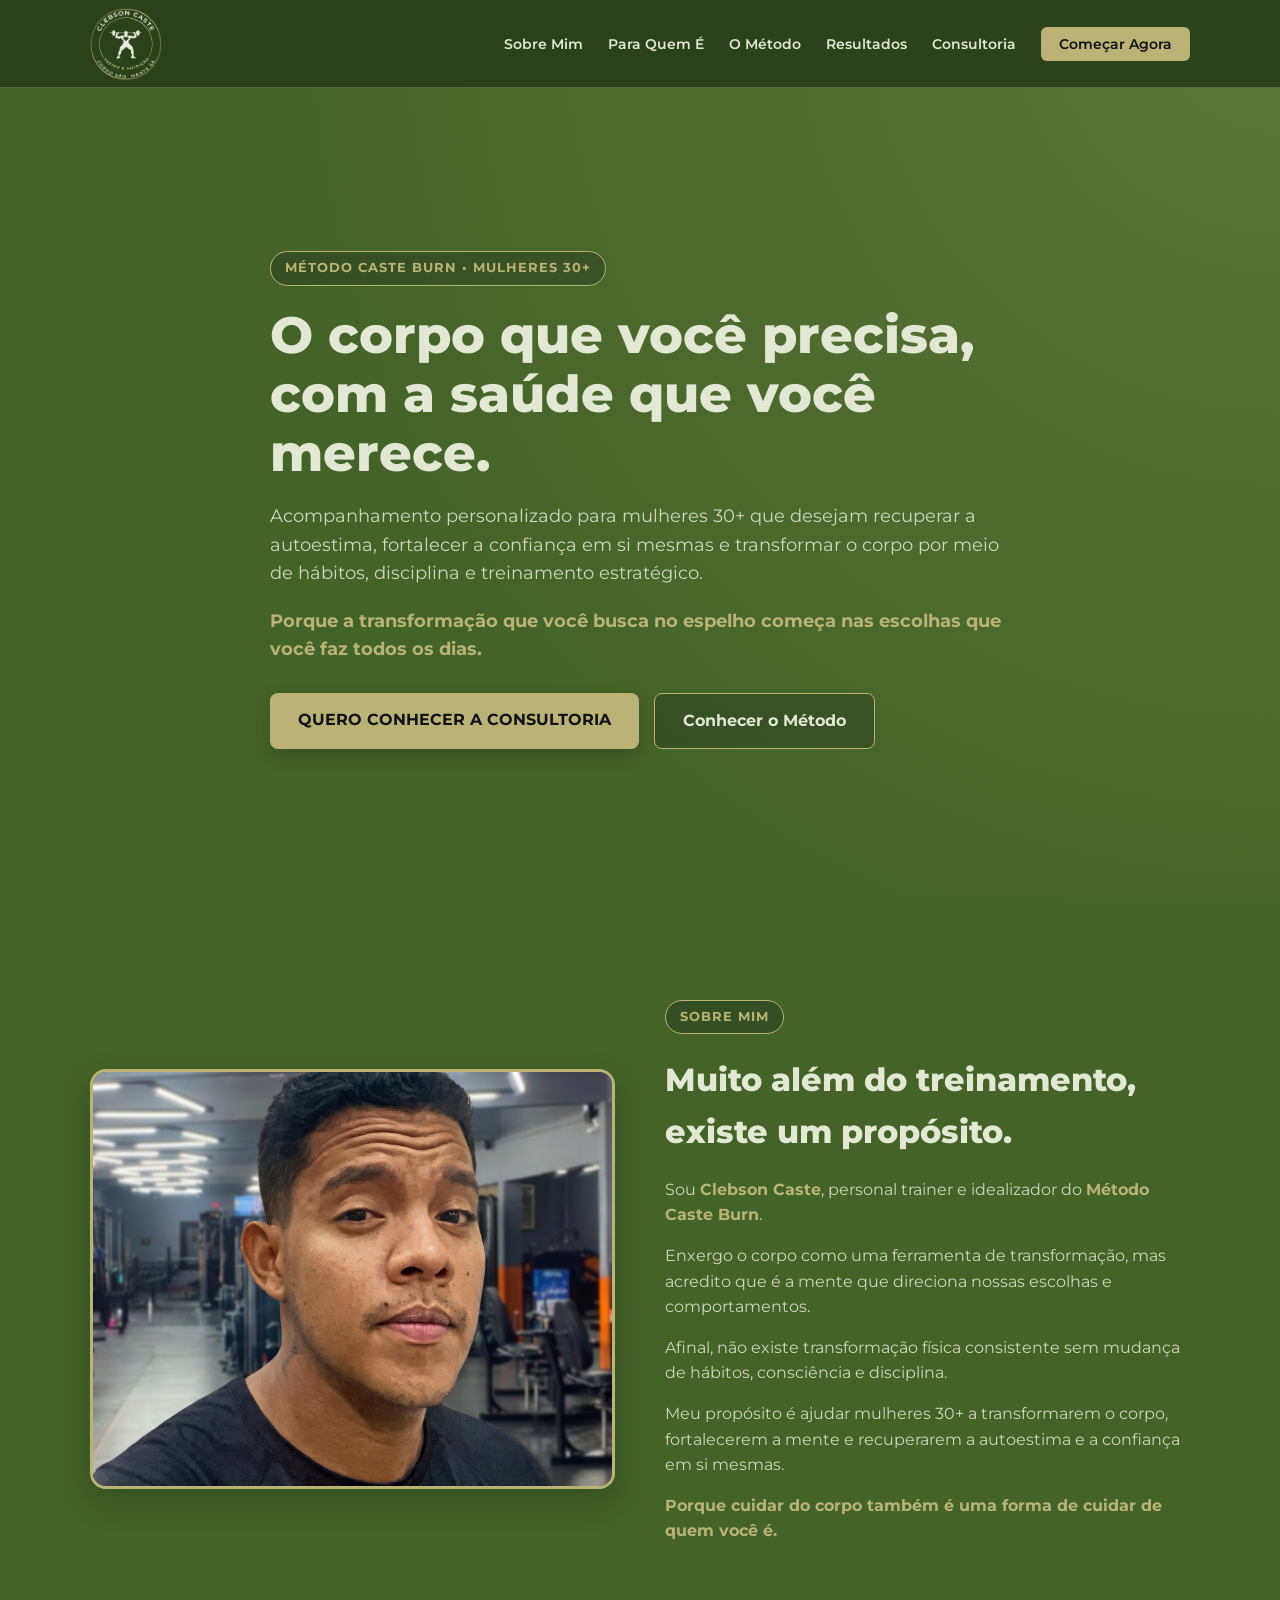
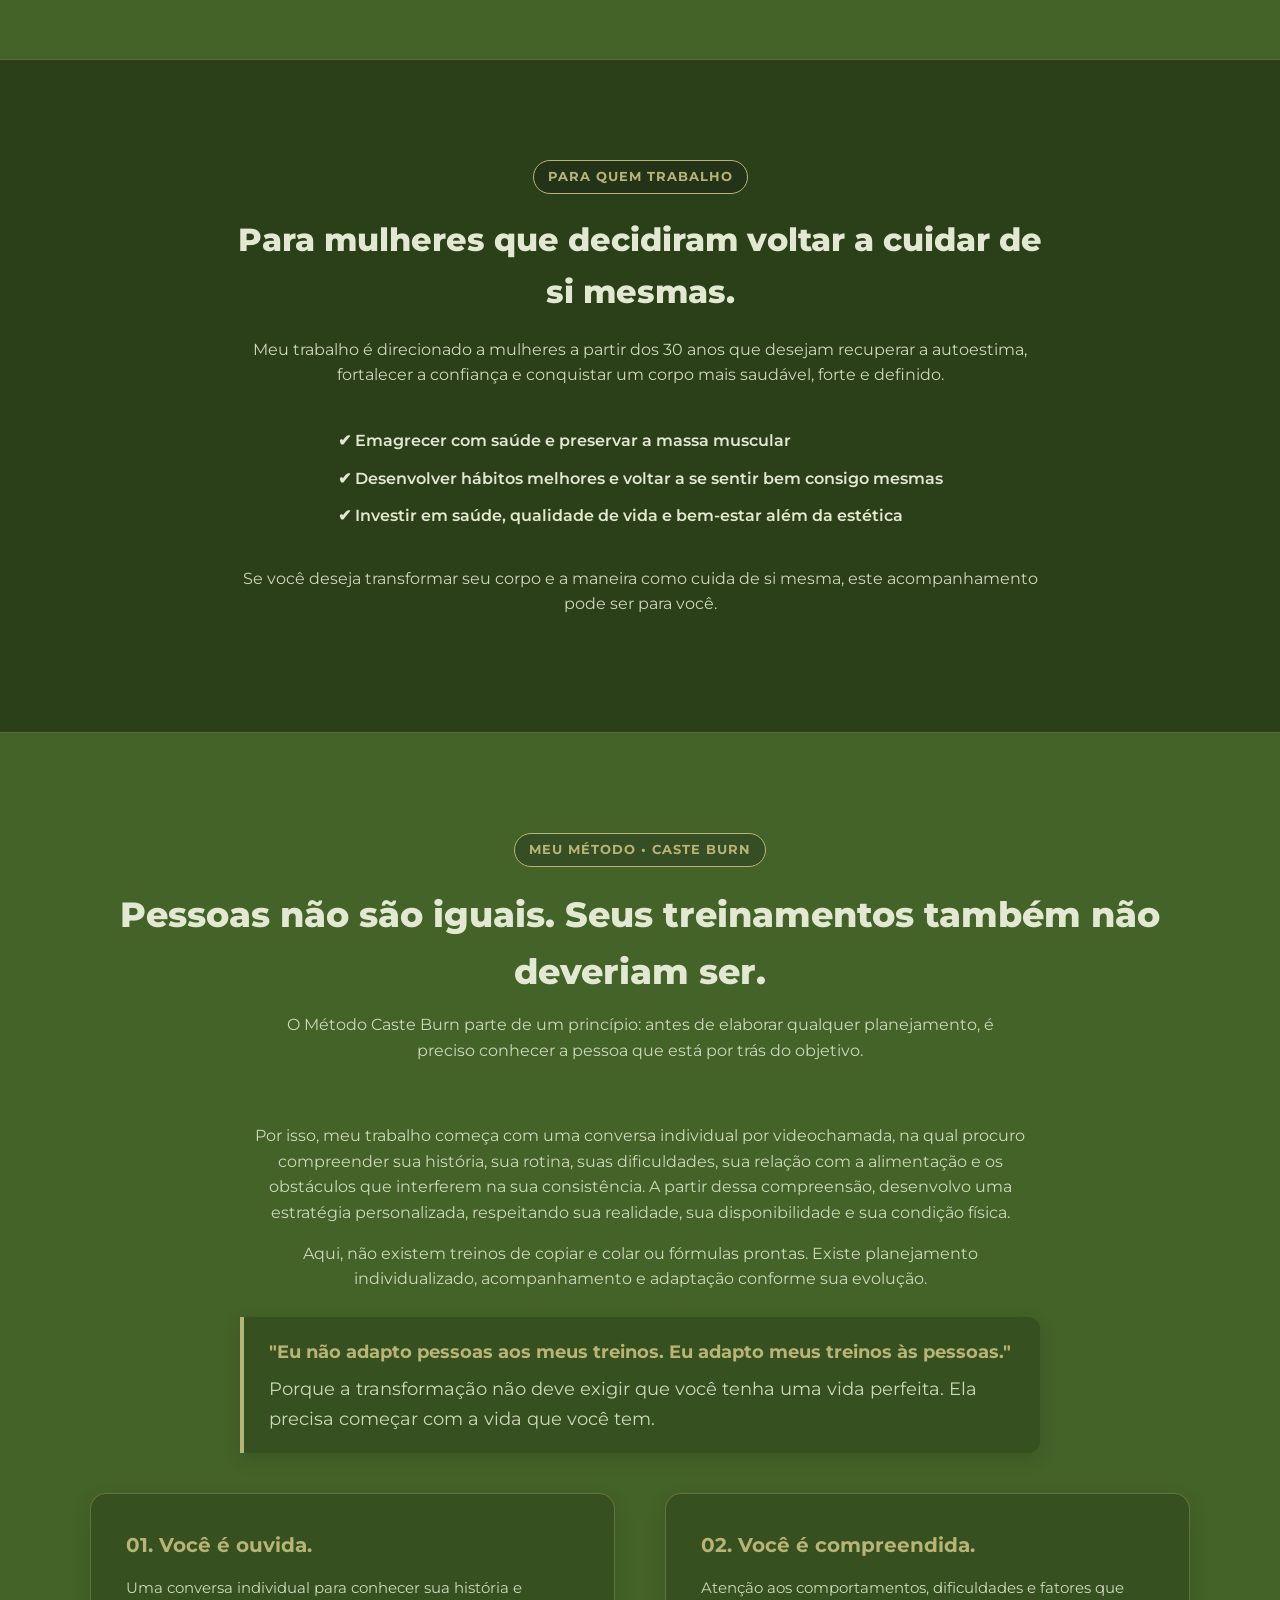
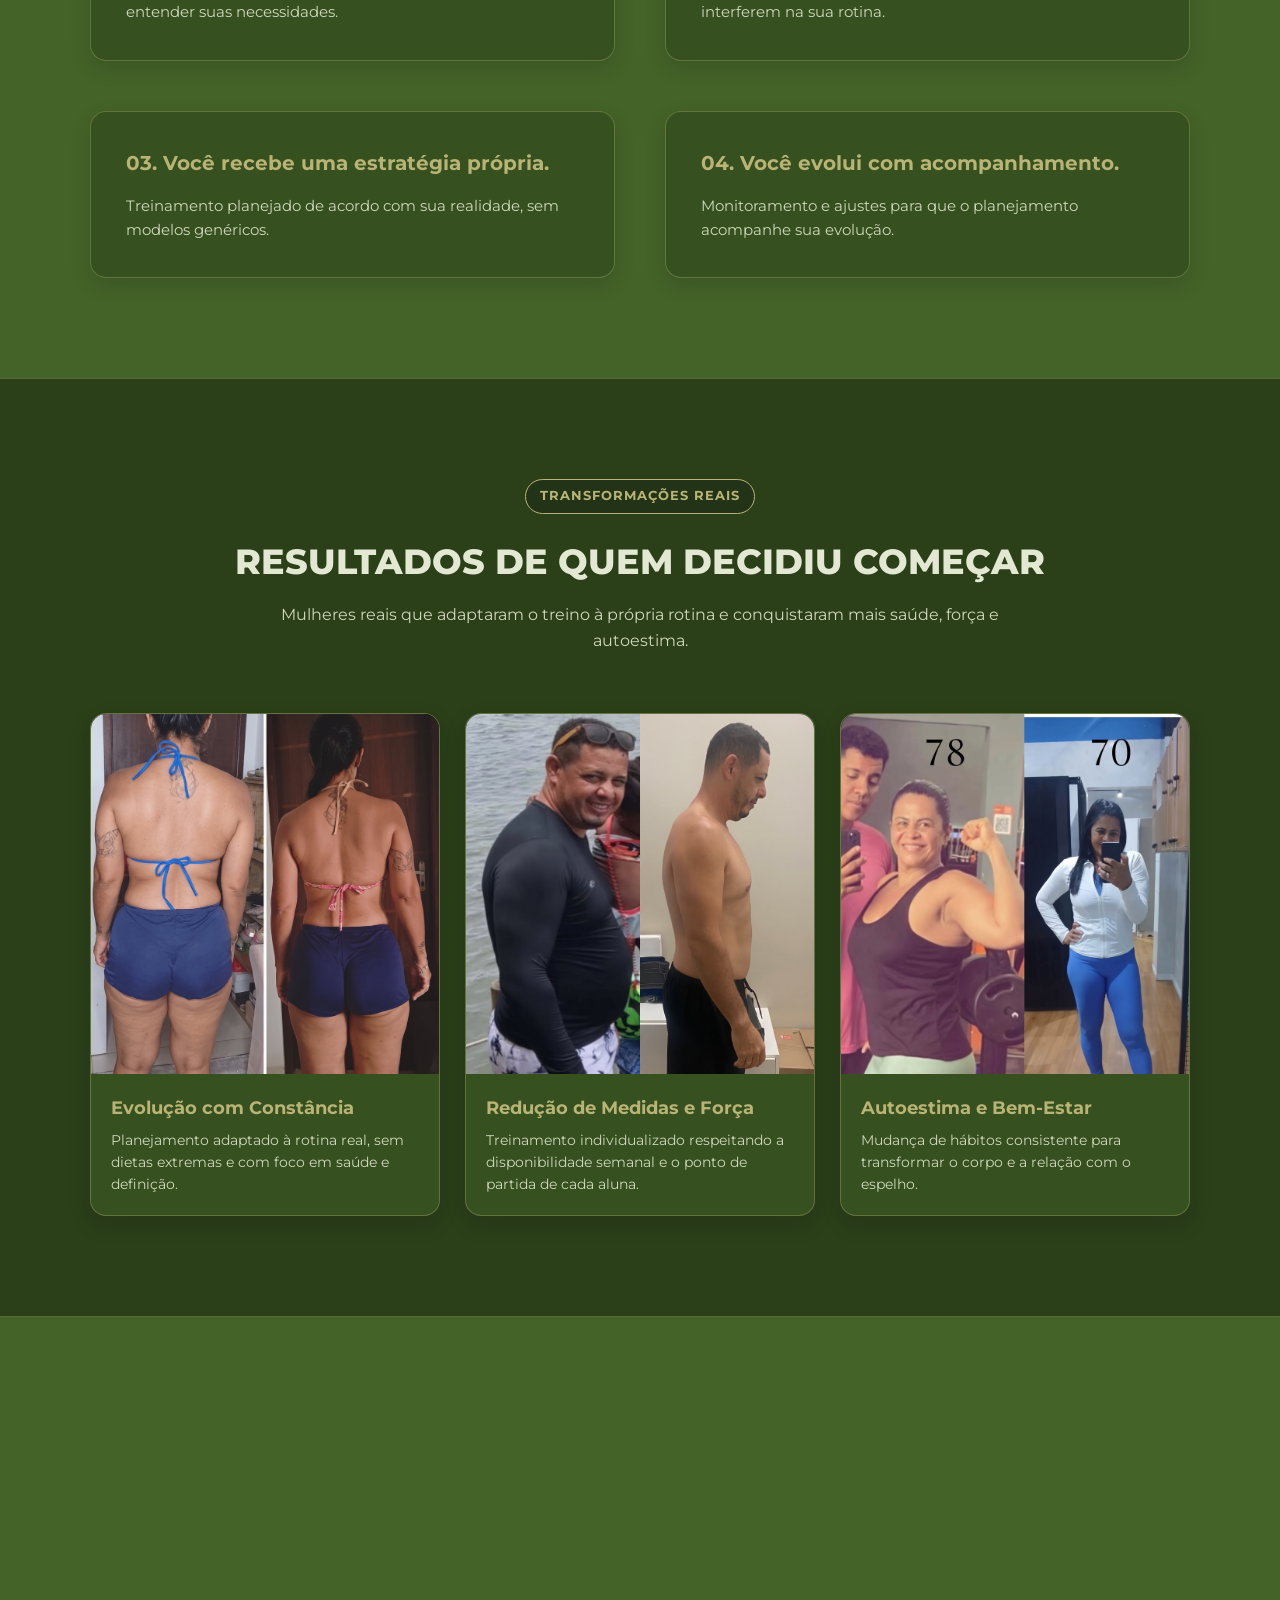
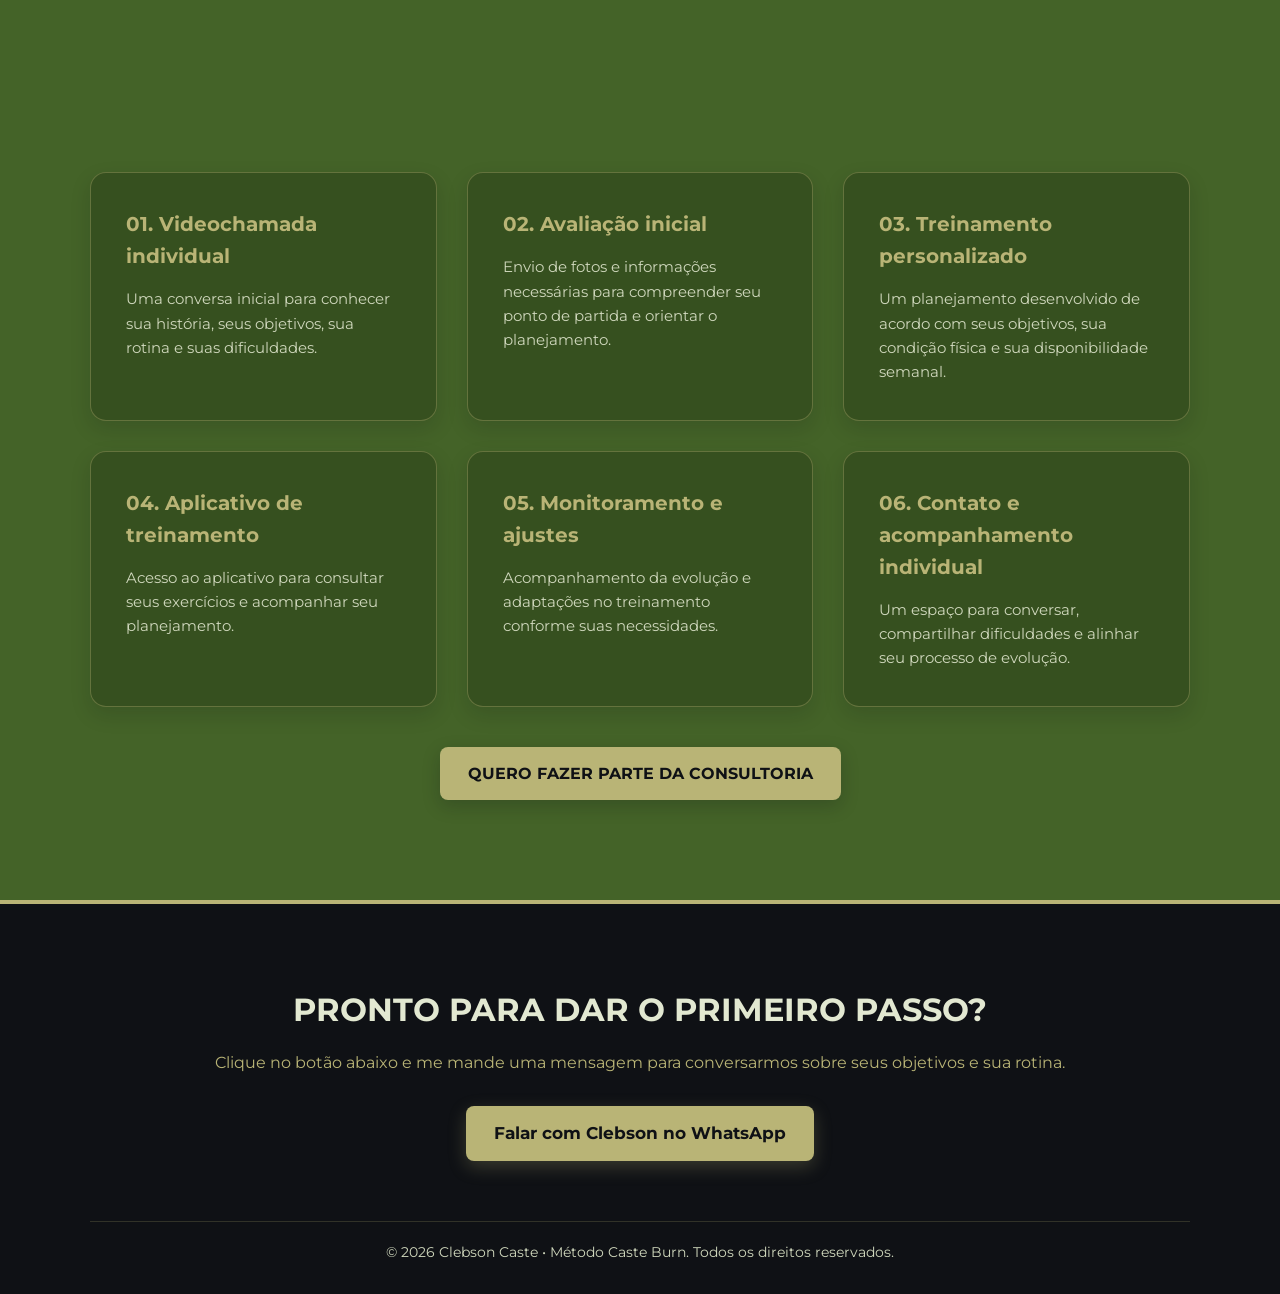
==== index.html @ a623d0c5 "Add files via upload" ====
<!DOCTYPE html>
<html lang="pt-BR">
<head>
    <meta charset="UTF-8">
    <meta name="viewport" content="width=device-width, initial-scale=1.0">
    <title>Clebson Caste | Método Caste Burn</title>
    <link rel="stylesheet" href="style.css">
    <!-- Fonte moderna do Google Fonts -->
    <link href="https://fonts.googleapis.com/css2?family=Montserrat:wght@400;600;800&display=swap" rel="stylesheet">
</head>
<body>

    <!-- Navegação -->
    <header class="navbar">
        <div class="container nav-content">
            <a href="#" class="logo">
                <img src="logo.png" alt="Logo Clebson Caste - Método Caste Burn">
            </a>
            <nav>
                <ul class="nav-links">
                    <li><a href="#sobre">Sobre Mim</a></li>
                    <li><a href="#publico">Para Quem É</a></li>
                    <li><a href="#metodo">O Método</a></li>
                    <li><a href="#resultados">Resultados</a></li>
                    <li><a href="#servicos">Consultoria</a></li>
                    <li><a href="#contato" class="btn-nav">Começar Agora</a></li>
                </ul>
            </nav>
        </div>
    </header>

    <!-- Seção Principal (Capa / Hero) -->
    <section class="hero">
        <div class="container hero-content">
            <span class="badge">MÉTODO CASTE BURN • MULHERES 30+</span>
            <h1>O corpo que você precisa, com a saúde que você merece.</h1>
            <p>Acompanhamento personalizado para mulheres 30+ que desejam recuperar a autoestima, fortalecer a confiança em si mesmas e transformar o corpo por meio de hábitos, disciplina e treinamento estratégico.</p>
            <p><strong>Porque a transformação que você busca no espelho começa nas escolhas que você faz todos os dias.</strong></p>
            <div class="hero-buttons">
                <a href="#servicos" class="btn-primary">QUERO CONHECER A CONSULTORIA</a>
                <a href="#metodo" class="btn-secondary">Conhecer o Método</a>
            </div>
        </div>
    </section>

    <!-- Seção Sobre Mim -->
    <section id="sobre" class="section sobre">
        <div class="container grid-2">
            <div class="sobre-img reveal">
                <img src="personal1.jpg" alt="Personal Trainer Clebson Caste">
            </div>
            <div class="sobre-text reveal">
                <span class="badge">SOBRE MIM</span>
                <h2>Muito além do treinamento, existe um propósito.</h2>
                <p>Sou <strong>Clebson Caste</strong>, personal trainer e idealizador do <strong>Método Caste Burn</strong>.</p>
                <p>Enxergo o corpo como uma ferramenta de transformação, mas acredito que é a mente que direciona nossas escolhas e comportamentos.</p>
                <p>Afinal, não existe transformação física consistente sem mudança de hábitos, consciência e disciplina.</p>
                <p>Meu propósito é ajudar mulheres 30+ a transformarem o corpo, fortalecerem a mente e recuperarem a autoestima e a confiança em si mesmas.</p>
                <p><strong>Porque cuidar do corpo também é uma forma de cuidar de quem você é.</strong></p>
            </div>
        </div>
    </section>

    <!-- Seção Pra Quem Trabalho -->
    <section id="publico" class="section bg-dark">
        <div class="container">
            <div class="sobre-text reveal" style="max-width: 820px; margin: 0 auto; text-align: center;">
                <span class="badge">PARA QUEM TRABALHO</span>
                <h2>Para mulheres que decidiram voltar a cuidar de si mesmas.</h2>
                <p>Meu trabalho é direcionado a mulheres a partir dos 30 anos que desejam recuperar a autoestima, fortalecer a confiança e conquistar um corpo mais saudável, forte e definido.</p>
                <ul class="diferenciais" style="display: inline-block; text-align: left;">
                    <li>✔ Emagrecer com saúde e preservar a massa muscular</li>
                    <li>✔ Desenvolver hábitos melhores e voltar a se sentir bem consigo mesmas</li>
                    <li>✔ Investir em saúde, qualidade de vida e bem-estar além da estética</li>
                </ul>
                <p>Se você deseja transformar seu corpo e a maneira como cuida de si mesma, este acompanhamento pode ser para você.</p>
            </div>
        </div>
    </section>

    <!-- Seção Meu Método (Caste Burn) -->
    <section id="metodo" class="section">
        <div class="container">
            <div class="section-header reveal">
                <span class="badge">MEU MÉTODO • CASTE BURN</span>
                <h2>Pessoas não são iguais. Seus treinamentos também não deveriam ser.</h2>
                <p>O Método Caste Burn parte de um princípio: antes de elaborar qualquer planejamento, é preciso conhecer a pessoa que está por trás do objetivo.</p>
            </div>

            <div class="sobre-text reveal" style="max-width: 800px; margin: 0 auto 40px auto; text-align: center;">
                <p>Por isso, meu trabalho começa com uma conversa individual por videochamada, na qual procuro compreender sua história, sua rotina, suas dificuldades, sua relação com a alimentação e os obstáculos que interferem na sua consistência. A partir dessa compreensão, desenvolvo uma estratégia personalizada, respeitando sua realidade, sua disponibilidade e sua condição física.</p>
                <p>Aqui, não existem treinos de copiar e colar ou fórmulas prontas. Existe planejamento individualizado, acompanhamento e adaptação conforme sua evolução.</p>
                <blockquote style="margin: 25px 0; font-size: 1.15rem; text-align: left;">
                    <strong>"Eu não adapto pessoas aos meus treinos. Eu adapto meus treinos às pessoas."</strong>
                    <span>Porque a transformação não deve exigir que você tenha uma vida perfeita. Ela precisa começar com a vida que você tem.</span>
                </blockquote>
            </div>

            <!-- 4 Pilares do Método -->
            <div class="grid-2">
                <div class="card reveal">
                    <h3>01. Você é ouvida.</h3>
                    <p>Uma conversa individual para conhecer sua história e entender suas necessidades.</p>
                </div>
                <div class="card reveal">
                    <h3>02. Você é compreendida.</h3>
                    <p>Atenção aos comportamentos, dificuldades e fatores que interferem na sua rotina.</p>
                </div>
                <div class="card reveal">
                    <h3>03. Você recebe uma estratégia própria.</h3>
                    <p>Treinamento planejado de acordo com sua realidade, sem modelos genéricos.</p>
                </div>
                <div class="card reveal">
                    <h3>04. Você evolui com acompanhamento.</h3>
                    <p>Monitoramento e ajustes para que o planejamento acompanhe sua evolução.</p>
                </div>
            </div>
        </div>
    </section>

    <!-- Seção Resultados (Antes e Depois) -->
    <section id="resultados" class="section bg-dark">
        <div class="container">
            <div class="section-header reveal">
                <span class="badge">TRANSFORMAÇÕES REAIS</span>
                <h2>RESULTADOS DE QUEM DECIDIU COMEÇAR</h2>
                <p>Mulheres reais que adaptaram o treino à própria rotina e conquistaram mais saúde, força e autoestima.</p>
            </div>

            <div class="grid-3">
                <!-- Resultado 1 -->
                <div class="result-card reveal">
                    <div class="before-after-single">
                        <img src="body1.jfif" alt="Resultado Antes e Depois 1 - Método Caste Burn">
                    </div>
                    <div class="result-info">
                        <h3>Evolução com Constância</h3>
                        <p>Planejamento adaptado à rotina real, sem dietas extremas e com foco em saúde e definição.</p>
                    </div>
                </div>

                <!-- Resultado 2 -->
                <div class="result-card reveal">
                    <div class="before-after-single">
                        <img src="body2.jfif" alt="Resultado Antes e Depois 2 - Método Caste Burn">
                    </div>
                    <div class="result-info">
                        <h3>Redução de Medidas e Força</h3>
                        <p>Treinamento individualizado respeitando a disponibilidade semanal e o ponto de partida de cada aluna.</p>
                    </div>
                </div>

                <!-- Resultado 3 -->
                <div class="result-card reveal">
                    <div class="before-after-single">
                        <img src="body3.jfif" alt="Resultado Antes e Depois 3 - Método Caste Burn">
                    </div>
                    <div class="result-info">
                        <h3>Autoestima e Bem-Estar</h3>
                        <p>Mudança de hábitos consistente para transformar o corpo e a relação com o espelho.</p>
                    </div>
                </div>
            </div>
        </div>
    </section>

    <!-- Seção Meus Serviços (Consultoria Online) -->
    <section id="servicos" class="section">
        <div class="container">
            <div class="section-header reveal">
                <span class="badge">MEUS SERVIÇOS</span>
                <h2>CONSULTORIA ONLINE CASTE BURN</h2>
                <p><strong>Um acompanhamento que começa conhecendo você.</strong></p>
                <p>A consultoria online é um acompanhamento individualizado para mulheres que desejam transformar o corpo com planejamento, estratégia e orientação profissional, respeitando sua realidade e seus objetivos.</p>
            </div>

            <h3 style="text-align: center; margin-bottom: 30px;" class="reveal">O que você recebe:</h3>

            <div class="grid-3">
                <div class="card reveal">
                    <h3>01. Videochamada individual</h3>
                    <p>Uma conversa inicial para conhecer sua história, seus objetivos, sua rotina e suas dificuldades.</p>
                </div>
                <div class="card reveal">
                    <h3>02. Avaliação inicial</h3>
                    <p>Envio de fotos e informações necessárias para compreender seu ponto de partida e orientar o planejamento.</p>
                </div>
                <div class="card reveal">
                    <h3>03. Treinamento personalizado</h3>
                    <p>Um planejamento desenvolvido de acordo com seus objetivos, sua condição física e sua disponibilidade semanal.</p>
                </div>
                <div class="card reveal">
                    <h3>04. Aplicativo de treinamento</h3>
                    <p>Acesso ao aplicativo para consultar seus exercícios e acompanhar seu planejamento.</p>
                </div>
                <div class="card reveal">
                    <h3>05. Monitoramento e ajustes</h3>
                    <p>Acompanhamento da evolução e adaptações no treinamento conforme suas necessidades.</p>
                </div>
                <div class="card reveal">
                    <h3>06. Contato e acompanhamento individual</h3>
                    <p>Um espaço para conversar, compartilhar dificuldades e alinhar seu processo de evolução.</p>
                </div>
            </div>

            <div style="text-align: center; margin-top: 40px;" class="reveal">
                <a href="https://wa.me/5500000000000?text=Ol%C3%A1%20Clebson!%20Quero%20fazer%20parte%20da%20Consultoria%20Online%20Caste%20Burn." target="_blank" class="btn-primary">QUERO FAZER PARTE DA CONSULTORIA</a>
            </div>
        </div>
    </section>

    <!-- Chamada Final / Rodapé -->
    <footer id="contato" class="footer">
        <div class="container footer-content reveal">
            <h2>PRONTO PARA DAR O PRIMEIRO PASSO?</h2>
            <p>Clique no botão abaixo e me mande uma mensagem para conversarmos sobre seus objetivos e sua rotina.</p>
            <a href="https://wa.me/5500000000000?text=Ol%C3%A1%20Clebson!%20Vim%20pelo%20site%20e%20quero%20conhecer%20o%20M%C3%A9todo%20Caste%20Burn." target="_blank" class="btn-whatsapp">Falar com Clebson no WhatsApp</a>
            <div class="footer-bottom">
                <p>&copy; 2026 Clebson Caste • Método Caste Burn. Todos os direitos reservados.</p>
            </div>
        </div>
    </footer>

    <script src="script.js"></script>
</body>
</html>
---- style.css ----
/* Variáveis de Cores - Versão Fundo Verde (Método Caste Burn) */
:root {
    --bg-main: #446328;        /* Fundo Principal: Verde Oliva */
    --bg-card: #36501f;        /* Fundo dos Cards: Verde ligeiramente mais fechado para profundidade */
    --bg-alt: #2b3f19;         /* Fundo Alternado (substitui o bg-dark): Verde Floresta Profundo */
    --primary: #b9b476;        /* Destaque Principal (Botões e Títulos): Dourado Oliva Suave */
    --primary-hover: #cbc688;  /* Dourado mais claro no hover */
    --secondary: #e2e8d1;      /* Branco Off-White para textos e detalhes */
    --text-main: #e2e8d1;      /* Branco Off-White para títulos e textos principais */
    --text-muted: #cfd7bc;     /* Off-white suavizado para parágrafos */
    --dark-accent: #0f1115;    /* Preto para texto dentro de botões dourados e contraste no rodapé */
    --border-color: rgba(185, 180, 118, 0.35); /* Bordas douradas translúcidas */
}

* {
    margin: 0;
    padding: 0;
    box-sizing: border-box;
    font-family: 'Montserrat', sans-serif;
}

html {
    scroll-behavior: smooth;
}

body {
    background-color: var(--bg-main);
    color: var(--text-main);
    line-height: 1.6;
    overflow-x: hidden;
}

.container {
    max-width: 1140px;
    margin: 0 auto;
    padding: 0 20px;
}

/* Navbar e Logo (Sem bordas excessivas) */
.navbar {
    position: fixed;
    top: 0;
    width: 100%;
    height: 88px;
    display: flex;
    align-items: center;
    background: rgba(43, 63, 25, 0.94);
    backdrop-filter: blur(10px);
    border-bottom: 1px solid var(--border-color);
    z-index: 1000;
}

.navbar .container {
    width: 100%;
}

.nav-content {
    display: flex;
    justify-content: space-between;
    align-items: center;
}

.logo {
    display: flex;
    align-items: center;
    text-decoration: none;
}

.logo img {
    height: 72px;
    width: auto;
    object-fit: contain;
    display: block;
}

.nav-links {
    list-style: none;
    display: flex;
    align-items: center;
    gap: 25px;
}

.nav-links a {
    color: var(--text-main);
    text-decoration: none;
    font-size: 0.9rem;
    font-weight: 600;
    transition: color 0.3s;
}

.nav-links a:hover {
    color: var(--primary);
}

.btn-nav {
    background: var(--primary);
    color: var(--dark-accent) !important;
    padding: 8px 18px;
    border-radius: 6px;
    font-weight: 700;
}

.btn-nav:hover {
    background: var(--primary-hover);
}

/* Hero Section */
.hero {
    min-height: 100vh;
    display: flex;
    align-items: center;
    padding-top: 100px;
    background: radial-gradient(circle at top right, rgba(185, 180, 118, 0.22) 0%, var(--bg-main) 65%);
}

.hero-content {
    max-width: 780px;
}

.badge {
    display: inline-block;
    background: rgba(15, 17, 21, 0.25);
    border: 1px solid var(--primary);
    color: var(--primary);
    padding: 6px 14px;
    border-radius: 20px;
    font-size: 0.8rem;
    font-weight: 700;
    margin-bottom: 20px;
    letter-spacing: 1px;
}

.hero h1 {
    font-size: 3.2rem;
    font-weight: 800;
    line-height: 1.15;
    margin-bottom: 20px;
    color: var(--text-main);
}

.hero p {
    font-size: 1.1rem;
    color: var(--text-muted);
    margin-bottom: 20px;
}

.hero p strong {
    color: var(--primary);
}

.hero-buttons {
    display: flex;
    gap: 15px;
    flex-wrap: wrap;
    margin-top: 30px;
}

/* Botões Gerais */
.btn-primary, .btn-secondary, .btn-outline, .btn-whatsapp {
    display: inline-block;
    padding: 14px 28px;
    border-radius: 8px;
    font-weight: 700;
    text-decoration: none;
    transition: all 0.3s ease;
    text-align: center;
}

.btn-primary {
    background: var(--primary);
    color: var(--dark-accent);
    box-shadow: 0 6px 18px rgba(15, 17, 21, 0.22);
}

.btn-primary:hover {
    background: var(--primary-hover);
    transform: translateY(-2px);
}

.btn-secondary {
    background: rgba(15, 17, 21, 0.25);
    color: var(--text-main);
    border: 1px solid var(--primary);
}

.btn-secondary:hover {
    background: var(--bg-alt);
    color: var(--primary);
}

.btn-outline {
    border: 2px solid var(--primary);
    color: var(--primary);
    width: 100%;
}

.btn-outline:hover {
    background: var(--primary);
    color: var(--dark-accent);
}

/* Seções e Grids */
.section {
    padding: 100px 0;
}

.bg-dark {
    background-color: var(--bg-alt);
    border-top: 1px solid var(--border-color);
    border-bottom: 1px solid var(--border-color);
}

.section-header {
    text-align: center;
    margin-bottom: 60px;
}

.section-header h2 {
    font-size: 2.2rem;
    font-weight: 800;
    margin-bottom: 12px;
    color: var(--text-main);
}

.section-header p {
    color: var(--text-muted);
    max-width: 720px;
    margin: 0 auto 10px auto;
}

.section-header p strong {
    color: var(--primary);
}

.grid-2 {
    display: grid;
    grid-template-columns: 1fr 1fr;
    gap: 50px;
    align-items: center;
}

.grid-3 {
    display: grid;
    grid-template-columns: repeat(3, 1fr);
    gap: 30px;
}

/* Sobre e Foto do Personal */
.img-box {
    width: 100%;
    height: 420px;
    background: var(--bg-card);
    border: 2px dashed var(--primary);
    border-radius: 16px;
    display: flex;
    align-items: center;
    justify-content: center;
    color: var(--primary);
    font-weight: 600;
}

.sobre-img img {
    width: 100%;
    height: 420px;
    object-fit: cover;
    border-radius: 16px;
    border: 3px solid var(--primary);
    box-shadow: 0 12px 30px rgba(15, 17, 21, 0.25);
    display: block;
}

.sobre-text h2 {
    font-size: 2rem;
    font-weight: 800;
    margin-bottom: 20px;
    color: var(--text-main);
}

.sobre-text p {
    color: var(--text-muted);
    margin-bottom: 15px;
}

.sobre-text p strong {
    color: var(--primary);
}

.sobre-text blockquote {
    background: var(--bg-card);
    border-left: 4px solid var(--primary);
    padding: 20px 25px;
    border-radius: 0 12px 12px 0;
    color: var(--text-muted);
    box-shadow: 0 6px 18px rgba(15, 17, 21, 0.15);
}

.sobre-text blockquote strong {
    color: var(--primary);
    display: block;
    margin-bottom: 8px;
}

.diferenciais {
    list-style: none;
    margin: 25px 0;
}

.diferenciais li {
    margin-bottom: 12px;
    font-weight: 600;
    color: var(--text-main);
}

/* Cards de Serviços e Pilares */
.card {
    background: var(--bg-card);
    padding: 35px;
    border-radius: 16px;
    border: 1px solid var(--border-color);
    box-shadow: 0 8px 20px rgba(15, 17, 21, 0.15);
    transition: transform 0.3s ease, border-color 0.3s ease;
    height: 100%;
}

.card:hover {
    transform: translateY(-5px);
    border-color: var(--primary);
}

.card h3 {
    font-size: 1.25rem;
    margin-bottom: 15px;
    color: var(--primary);
}

.card p {
    color: var(--text-muted);
    font-size: 0.95rem;
}

/* Seção de Resultados (Antes e Depois) */
#resultados .grid-3 {
    display: grid;
    grid-template-columns: repeat(3, 1fr);
    gap: 25px;
    align-items: stretch;
}

.result-card {
    background: var(--bg-card);
    border-radius: 16px;
    border: 1px solid var(--border-color);
    overflow: hidden;
    display: flex;
    flex-direction: column;
    box-shadow: 0 8px 20px rgba(15, 17, 21, 0.18);
    transition: transform 0.3s ease, border-color 0.3s ease;
}

.result-card:hover {
    transform: translateY(-5px);
    border-color: var(--primary);
}

.before-after-single {
    width: 100%;
    aspect-ratio: 3 / 4;
    max-height: 360px;
    overflow: hidden;
    background: var(--dark-accent);
}

.before-after-single img {
    width: 100%;
    height: 100%;
    object-fit: cover;
    object-position: center top;
    display: block;
}

.result-info {
    padding: 20px;
    flex-grow: 1;
}

.result-info h3 {
    font-size: 1.1rem;
    color: var(--primary);
    margin-bottom: 8px;
}

.result-info p {
    font-size: 0.9rem;
    color: var(--text-muted);
    line-height: 1.5;
}

/* Cards de Planos (caso use no futuro) */
.price-card {
    background: var(--bg-card);
    padding: 40px 30px;
    border-radius: 16px;
    border: 1px solid var(--border-color);
    display: flex;
    flex-direction: column;
    position: relative;
}

.price-card.featured {
    border: 2px solid var(--primary);
    transform: scale(1.03);
}

.tag-popular {
    position: absolute;
    top: -12px;
    left: 50%;
    transform: translateX(-50%);
    background: var(--primary);
    color: var(--dark-accent);
    font-size: 0.75rem;
    font-weight: 800;
    padding: 4px 12px;
    border-radius: 12px;
}

.price-card h3 {
    font-size: 1.4rem;
    margin-bottom: 15px;
    color: var(--text-main);
}

.price {
    font-size: 2.5rem;
    font-weight: 800;
    margin-bottom: 25px;
    color: var(--primary);
}

.price span {
    font-size: 1rem;
    color: var(--text-muted);
    font-weight: 400;
}

.price-card ul {
    list-style: none;
    margin-bottom: 30px;
    flex-grow: 1;
}

.price-card ul li {
    padding: 10px 0;
    border-bottom: 1px solid var(--border-color);
    color: var(--text-muted);
    font-size: 0.9rem;
}

.price-card .btn-primary {
    width: 100%;
}

/* Footer */
.footer {
    background: var(--dark-accent);
    padding: 80px 0 30px;
    text-align: center;
    border-top: 4px solid var(--primary);
}

.footer h2 {
    font-size: 2rem;
    margin-bottom: 15px;
    color: var(--text-main);
}

.footer p {
    color: var(--primary);
    margin-bottom: 30px;
}

.btn-whatsapp {
    background: var(--primary);
    color: var(--dark-accent);
    font-size: 1.05rem;
    margin-bottom: 60px;
    box-shadow: 0 6px 18px rgba(185, 180, 118, 0.25);
}

.btn-whatsapp:hover {
    background: var(--primary-hover);
    transform: translateY(-2px);
}

.footer-bottom {
    border-top: 1px solid rgba(185, 180, 118, 0.2);
    padding-top: 20px;
    font-size: 0.85rem;
}

.footer-bottom p {
    color: var(--text-muted);
    margin-bottom: 0;
}

/* Animação de Scroll (Reveal) */
.reveal {
    opacity: 0;
    transform: translateY(40px);
    transition: all 0.8s ease-out;
}

.reveal.active {
    opacity: 1;
    transform: translateY(0);
}

/* Responsividade (Celulares e Tablets) */
@media (max-width: 768px) {
    /* Mantém a logo e cria um botão de ação direto no topo do celular */
    .navbar {
        height: 75px;
    }

    .logo img {
        height: 56px;
    }

    .nav-links {
        display: flex;
        gap: 0;
    }

    /* Esconde apenas os links de texto, mantendo o botão principal visível */
    .nav-links li:not(:last-child) {
        display: none;
    }

    .btn-nav {
        padding: 8px 14px;
        font-size: 0.8rem;
    }

    /* Ajuste de textos e espaçamentos para tela de celular */
    .hero {
        padding-top: 95px;
        padding-bottom: 50px;
        min-height: auto;
    }

    .hero h1 {
        font-size: 2rem;
    }

    .hero p {
        font-size: 1rem;
    }

    .hero-buttons {
        flex-direction: column;
        width: 100%;
    }

    .hero-buttons a {
        width: 100%;
    }

    .section {
        padding: 65px 0;
    }

    .section-header {
        margin-bottom: 40px;
    }

    .section-header h2,
    .sobre-text h2,
    .footer h2 {
        font-size: 1.65rem;
    }

    .grid-2, .grid-3 {
        grid-template-columns: 1fr;
        gap: 25px;
    }

    /* Foto do Personal sem cortar a cabeça no celular */
    .sobre-img img {
        height: auto;
        aspect-ratio: 3 / 4;
        max-height: 420px;
        object-position: center top;
    }

    /* Fotos de Antes e Depois no celular */
    #resultados .grid-3 {
        grid-template-columns: 1fr;
        max-width: 380px;
        margin: 0 auto;
    }

    .before-after-single {
        max-height: 440px;
    }

    .card {
        padding: 25px;
    }

    .btn-whatsapp {
        width: 100%;
        font-size: 1rem;
    }

    .price-card.featured {
        transform: scale(1);
    }
}
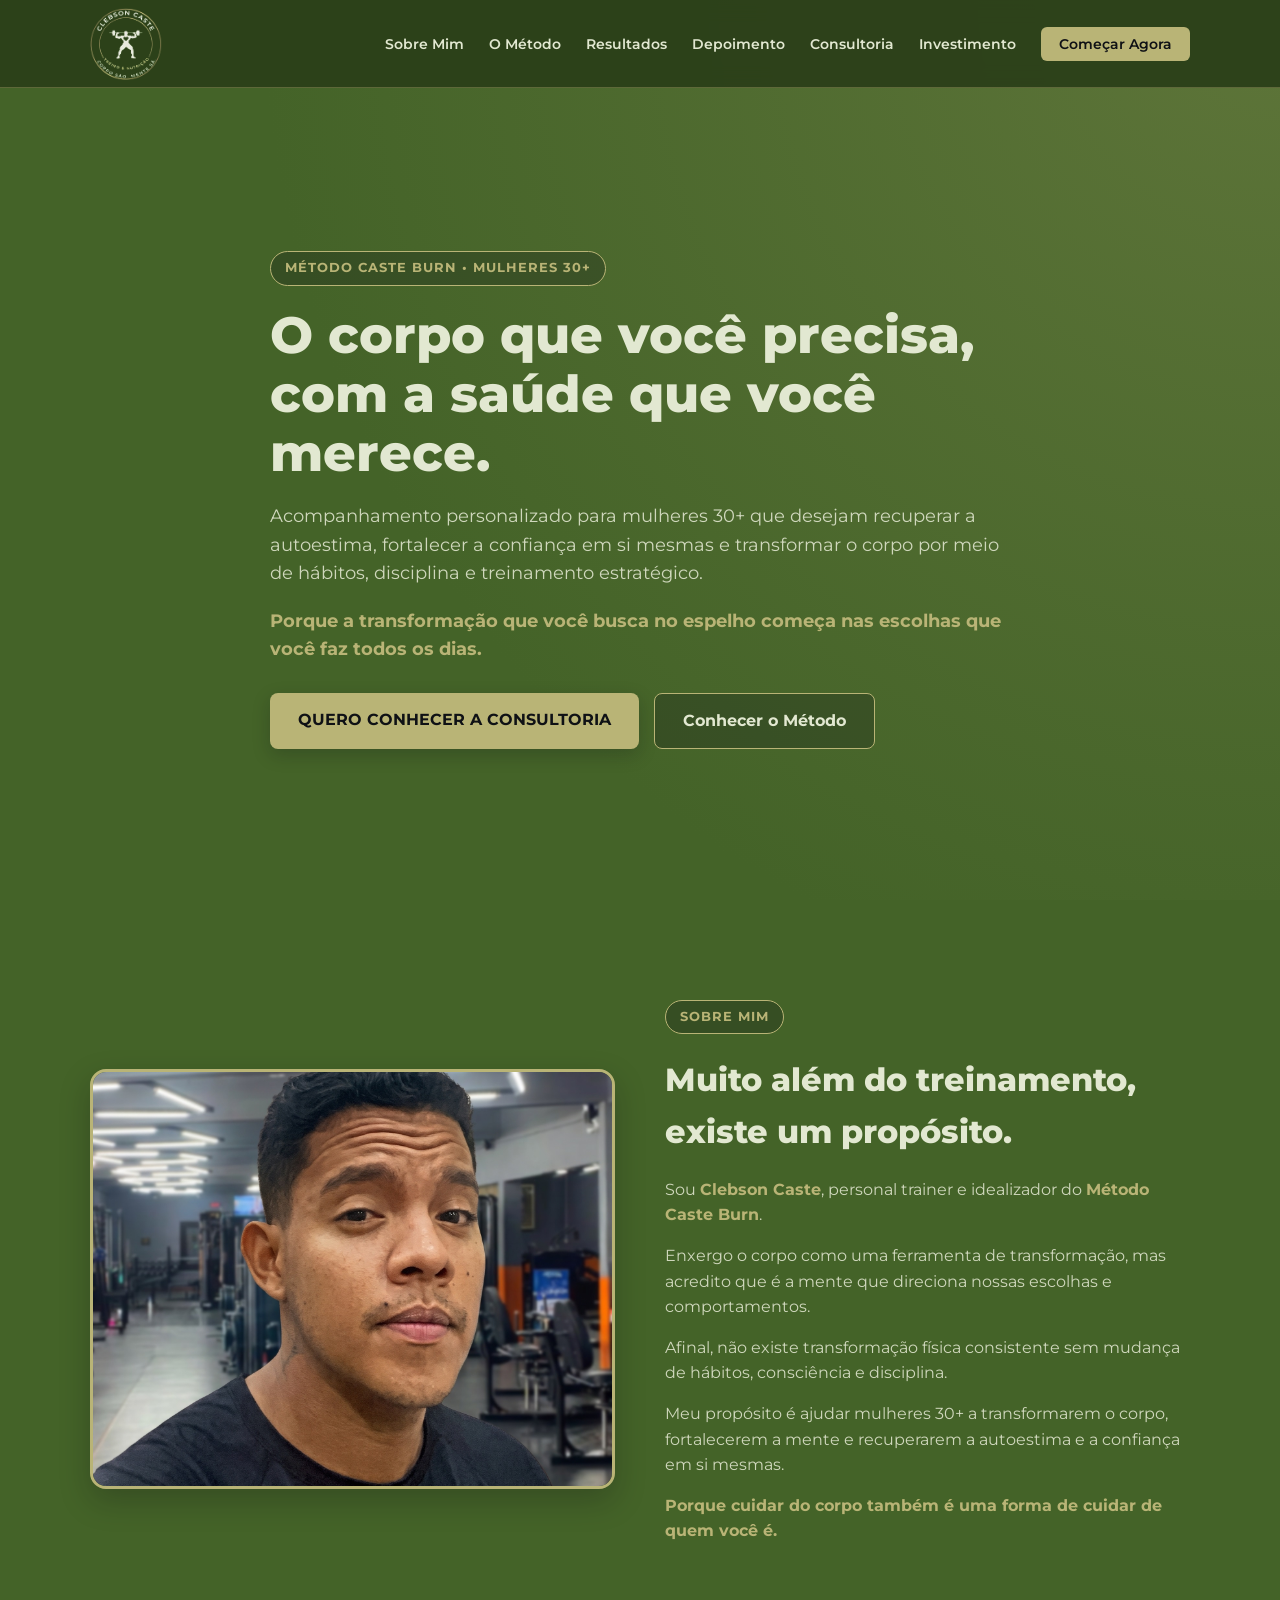
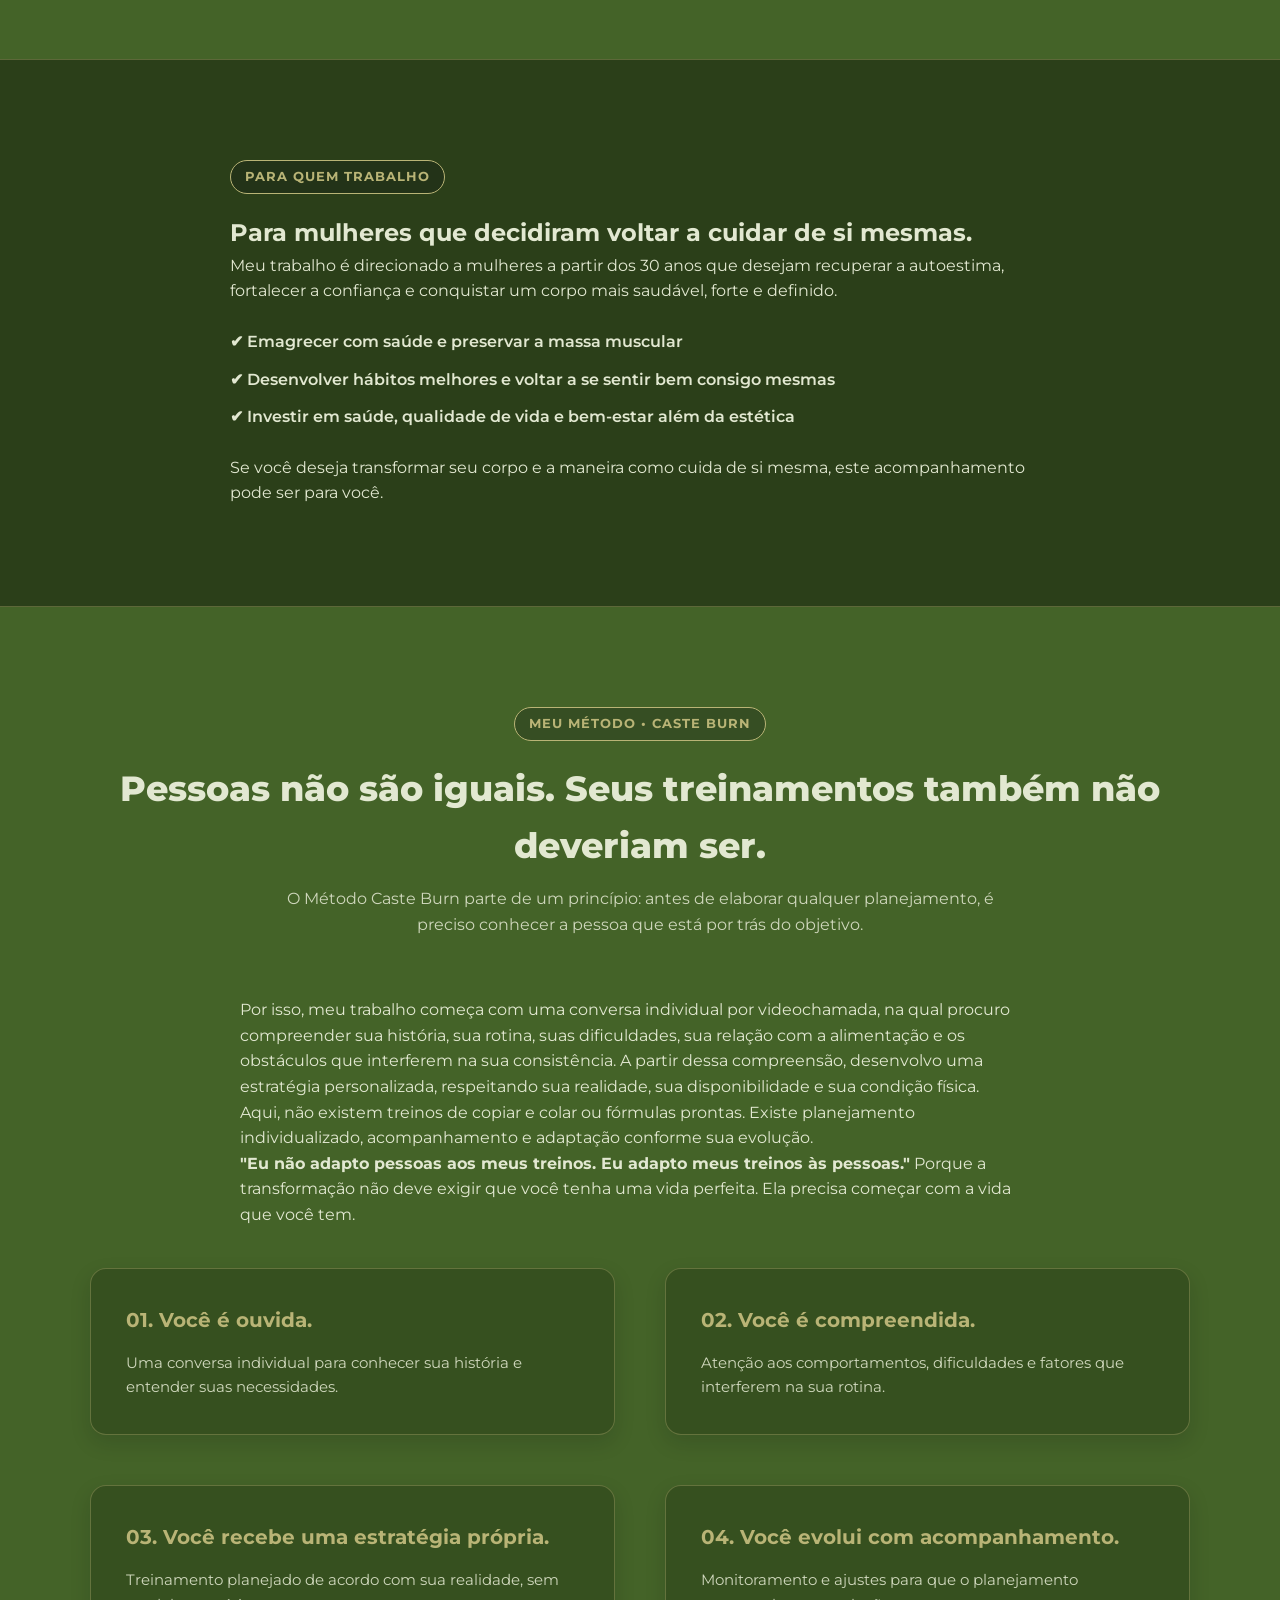
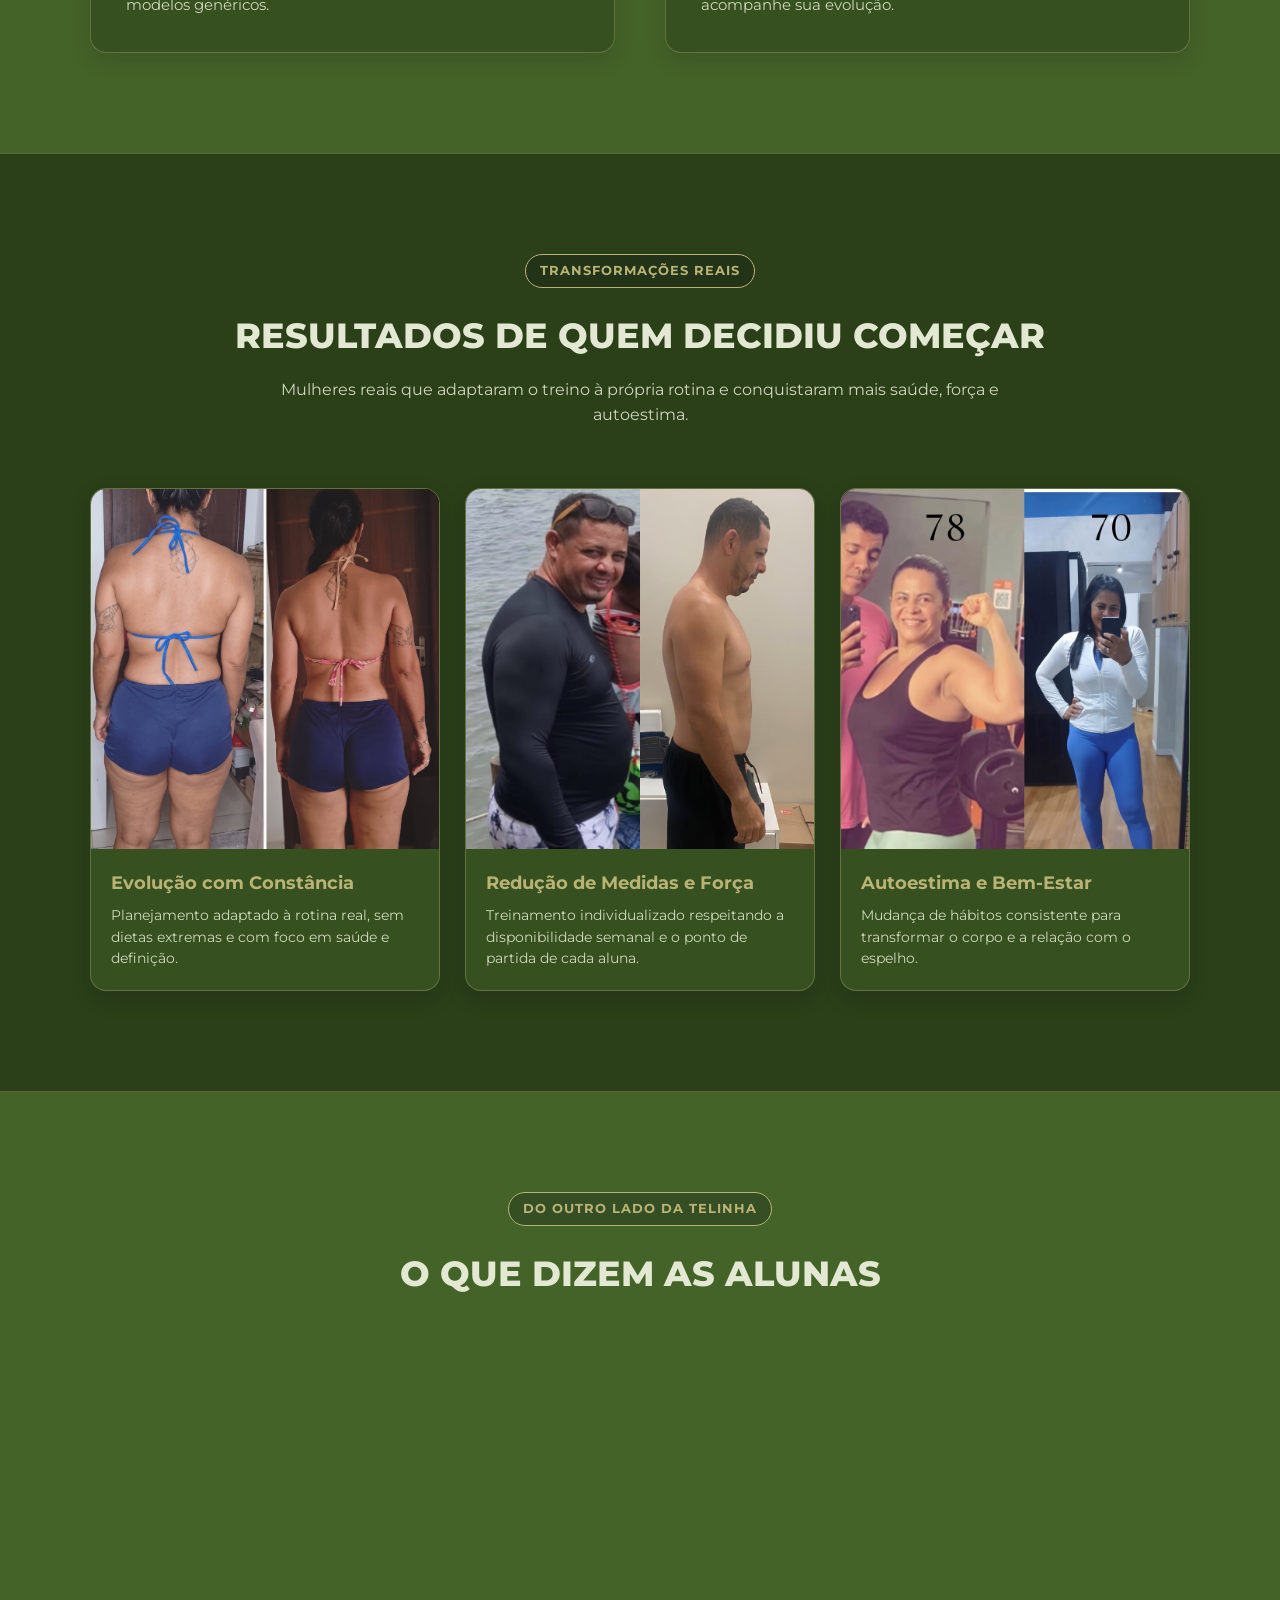
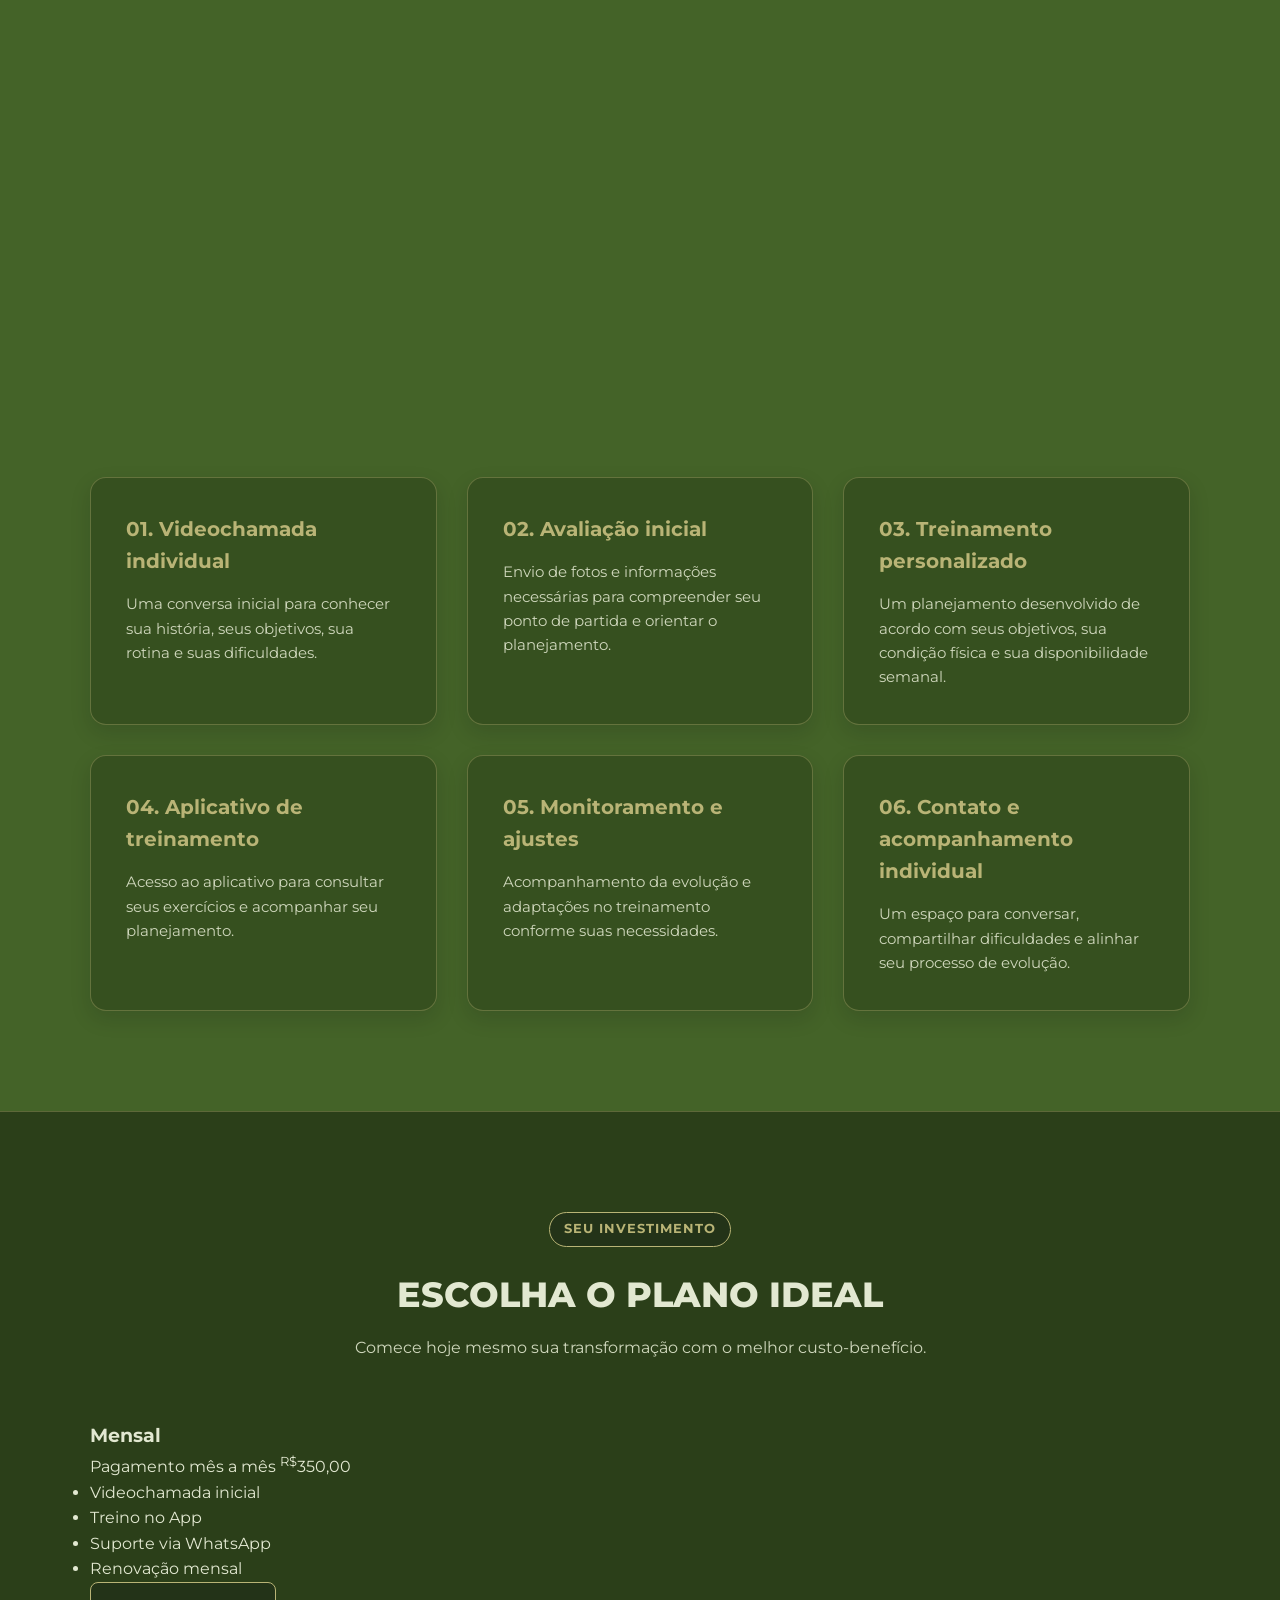
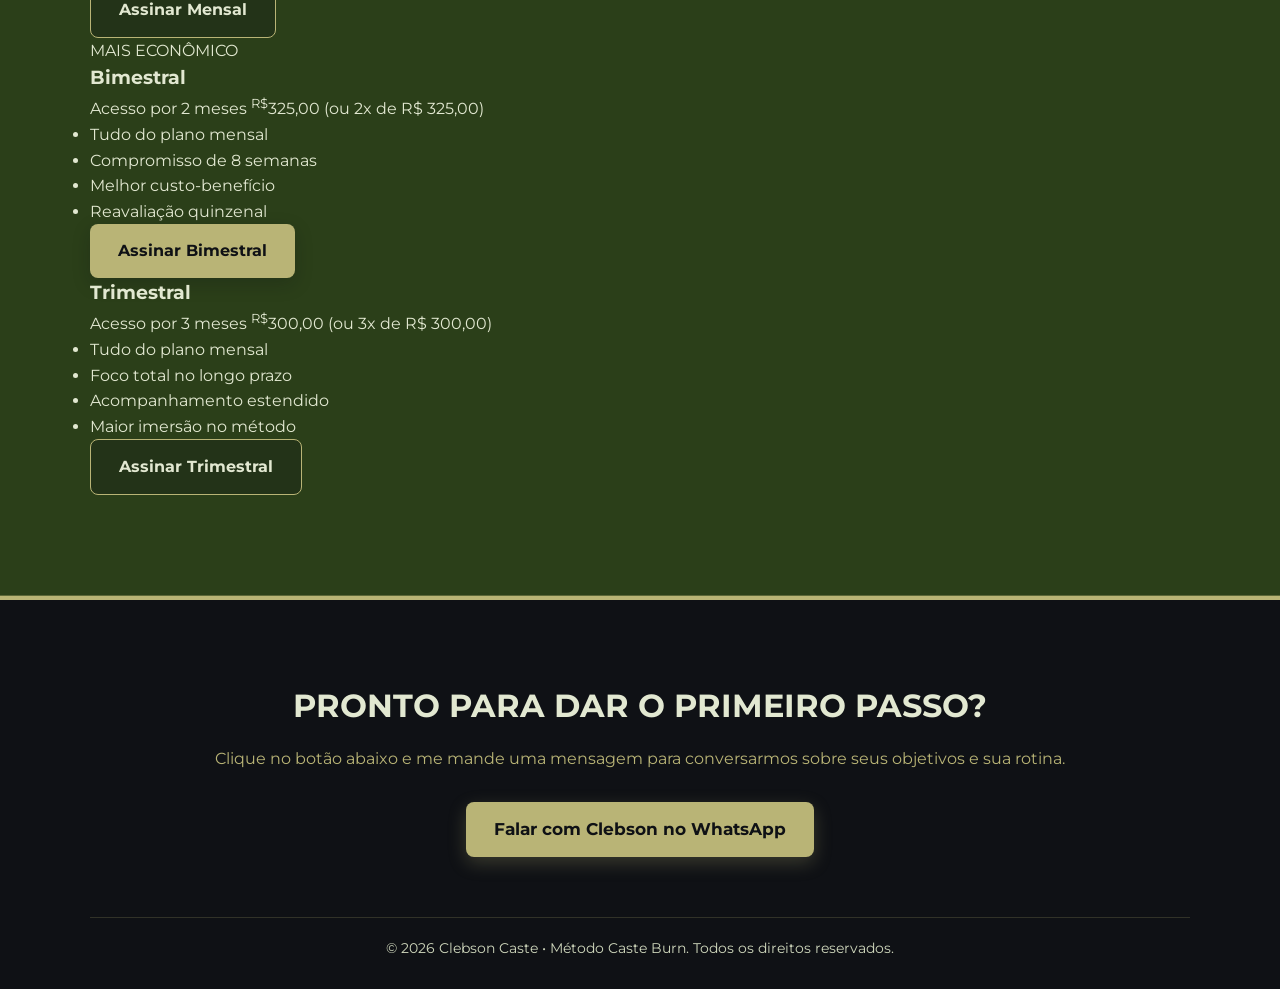
==== commit 75750e70: "Update index.html with new sections and content" ====
--- a/index.html
+++ b/index.html
@@ -3,7 +3,7 @@
 <head>
     <meta charset="UTF-8">
     <meta name="viewport" content="width=device-width, initial-scale=1.0">
-    <title>Clebson Caste | Método Caste Burn</title>
+    <title>Clebson Caste | Método Caste Burn | Consultoria Online</title>
     <link rel="stylesheet" href="style.css">
     <!-- Fonte moderna do Google Fonts -->
     <link href="https://fonts.googleapis.com/css2?family=Montserrat:wght@400;600;800&display=swap" rel="stylesheet">
@@ -19,10 +19,11 @@
             <nav>
                 <ul class="nav-links">
                     <li><a href="#sobre">Sobre Mim</a></li>
-                    <li><a href="#publico">Para Quem É</a></li>
                     <li><a href="#metodo">O Método</a></li>
                     <li><a href="#resultados">Resultados</a></li>
+                    <li><a href="#depoimento">Depoimento</a></li>
                     <li><a href="#servicos">Consultoria</a></li>
+                    <li><a href="#investimento">Investimento</a></li>
                     <li><a href="#contato" class="btn-nav">Começar Agora</a></li>
                 </ul>
             </nav>
@@ -64,16 +65,16 @@
     <!-- Seção Pra Quem Trabalho -->
     <section id="publico" class="section bg-dark">
         <div class="container">
-            <div class="sobre-text reveal" style="max-width: 820px; margin: 0 auto; text-align: center;">
+            <div class="reveal text-center" style="max-width: 820px; margin: 0 auto;">
                 <span class="badge">PARA QUEM TRABALHO</span>
                 <h2>Para mulheres que decidiram voltar a cuidar de si mesmas.</h2>
                 <p>Meu trabalho é direcionado a mulheres a partir dos 30 anos que desejam recuperar a autoestima, fortalecer a confiança e conquistar um corpo mais saudável, forte e definido.</p>
-                <ul class="diferenciais" style="display: inline-block; text-align: left;">
+                <ul class="diferenciais inline-block text-left mt-20">
                     <li>✔ Emagrecer com saúde e preservar a massa muscular</li>
                     <li>✔ Desenvolver hábitos melhores e voltar a se sentir bem consigo mesmas</li>
                     <li>✔ Investir em saúde, qualidade de vida e bem-estar além da estética</li>
                 </ul>
-                <p>Se você deseja transformar seu corpo e a maneira como cuida de si mesma, este acompanhamento pode ser para você.</p>
+                <p class="mt-20">Se você deseja transformar seu corpo e a maneira como cuida de si mesma, este acompanhamento pode ser para você.</p>
             </div>
         </div>
     </section>
@@ -87,10 +88,10 @@
                 <p>O Método Caste Burn parte de um princípio: antes de elaborar qualquer planejamento, é preciso conhecer a pessoa que está por trás do objetivo.</p>
             </div>
 
-            <div class="sobre-text reveal" style="max-width: 800px; margin: 0 auto 40px auto; text-align: center;">
+            <div class="reveal text-center" style="max-width: 800px; margin: 0 auto 40px auto;">
                 <p>Por isso, meu trabalho começa com uma conversa individual por videochamada, na qual procuro compreender sua história, sua rotina, suas dificuldades, sua relação com a alimentação e os obstáculos que interferem na sua consistência. A partir dessa compreensão, desenvolvo uma estratégia personalizada, respeitando sua realidade, sua disponibilidade e sua condição física.</p>
                 <p>Aqui, não existem treinos de copiar e colar ou fórmulas prontas. Existe planejamento individualizado, acompanhamento e adaptação conforme sua evolução.</p>
-                <blockquote style="margin: 25px 0; font-size: 1.15rem; text-align: left;">
+                <blockquote>
                     <strong>"Eu não adapto pessoas aos meus treinos. Eu adapto meus treinos às pessoas."</strong>
                     <span>Porque a transformação não deve exigir que você tenha uma vida perfeita. Ela precisa começar com a vida que você tem.</span>
                 </blockquote>
@@ -164,6 +165,29 @@
         </div>
     </section>
 
+    <!-- ====== NOVA SEÇÃO: RELATO DE ALUNO (ÁUDIO) ====== -->
+    <section id="depoimento" class="section depoimento-audio">
+        <div class="container">
+            <div class="section-header reveal">
+                <span class="badge">DO OUTRO LADO DA TELINHA</span>
+                <h2>O QUE DIZEM AS ALUNAS</h2>
+            </div>
+            <div class="audio-content reveal">
+                <img src="avatar_generico.jpg" alt="Foto Aluno" class="avatar-aluno">
+                <p><em>"Entrei na consultoria sem saber se conseguiria conciliar com minha rotina corrida de trabalho e casa. O Clebson me mostrou que é possível treinar com qualidade sem viver em função da academia. Minha saúde e autoestima mudaram completamente."</em></p>
+                <h4 class="mt-15">- Nome da Aluna, 32 anos</h4>
+                
+                <!-- Player de Áudio -->
+                <!-- Substitua 'depoimento_lider.mp3' pelo nome do seu arquivo -->
+                <audio controls>
+                    <source src="depoimento_lider.mp3" type="audio/mpeg">
+                    Seu navegador não suporta o elemento de áudio.
+                </audio>
+                <p class="text-muted fs-08 mt-5">(Ouça o relato real sobre o processo)</p>
+            </div>
+        </div>
+    </section>
+
     <!-- Seção Meus Serviços (Consultoria Online) -->
     <section id="servicos" class="section">
         <div class="container">
@@ -174,7 +198,7 @@
                 <p>A consultoria online é um acompanhamento individualizado para mulheres que desejam transformar o corpo com planejamento, estratégia e orientação profissional, respeitando sua realidade e seus objetivos.</p>
             </div>
 
-            <h3 style="text-align: center; margin-bottom: 30px;" class="reveal">O que você recebe:</h3>
+            <h3 class="reveal text-center mb-30 mt-40">O que você recebe:</h3>
 
             <div class="grid-3">
                 <div class="card reveal">
@@ -202,9 +226,63 @@
                     <p>Um espaço para conversar, compartilhar dificuldades e alinhar seu processo de evolução.</p>
                 </div>
             </div>
-
-            <div style="text-align: center; margin-top: 40px;" class="reveal">
-                <a href="https://wa.me/5500000000000?text=Ol%C3%A1%20Clebson!%20Quero%20fazer%20parte%20da%20Consultoria%20Online%20Caste%20Burn." target="_blank" class="btn-primary">QUERO FAZER PARTE DA CONSULTORIA</a>
+        </div>
+    </section>
+
+    <!-- ====== NOVA SEÇÃO: INVESTIMENTO (PREÇOS) ====== -->
+    <section id="investimento" class="section bg-dark">
+        <div class="container">
+            <div class="section-header reveal">
+                <span class="badge">SEU INVESTIMENTO</span>
+                <h2>ESCOLHA O PLANO IDEAL</h2>
+                <p>Comece hoje mesmo sua transformação com o melhor custo-benefício.</p>
+            </div>
+
+            <div class="price-tables">
+                <!-- Plano Mensal -->
+                <div class="price-card reveal">
+                    <h3>Mensal</h3>
+                    <span class="periodo">Pagamento mês a mês</span>
+                    <span class="valor"><sup>R$</sup>350,00</span>
+                    <ul class="lista-beneficios">
+                        <li>Videochamada inicial</li>
+                        <li>Treino no App</li>
+                        <li>Suporte via WhatsApp</li>
+                        <li>Renovação mensal</li>
+                    </ul>
+                    <a href="https://wa.me/5574981110602?text=Ol%C3%A1%20Clebson!%20Quero%20assinar%20o%20plano%20MENSAL." target="_blank" class="btn-secondary">Assinar Mensal</a>
+                </div>
+
+                <!-- Plano Bimestral (MAIS POPULAR) -->
+                <div class="price-card reveal popular">
+                    <span class="popular-badge">MAIS ECONÔMICO</span>
+                    <h3>Bimestral</h3>
+                    <span class="periodo">Acesso por 2 meses</span>
+                    <span class="valor"><sup>R$</sup>325,00</span>
+                    <span class="fw-bold text-primary fs-1">(ou 2x de R$ 325,00)</span>
+                    <ul class="lista-beneficios">
+                        <li>Tudo do plano mensal</li>
+                        <li>Compromisso de 8 semanas</li>
+                        <li>Melhor custo-benefício</li>
+                        <li>Reavaliação quinzenal</li>
+                    </ul>
+                    <a href="https://wa.me/5574981110602?text=Ol%C3%A1%20Clebson!%20Quero%20assinar%20o%20plano%20BIMESTRAL." target="_blank" class="btn-primary">Assinar Bimestral</a>
+                </div>
+
+                <!-- Plano Trimestral -->
+                <div class="price-card reveal">
+                    <h3>Trimestral</h3>
+                    <span class="periodo">Acesso por 3 meses</span>
+                    <span class="valor"><sup>R$</sup>300,00</span>
+                    <span class="fw-bold text-primary fs-1">(ou 3x de R$ 300,00)</span>
+                    <ul class="lista-beneficios">
+                        <li>Tudo do plano mensal</li>
+                        <li>Foco total no longo prazo</li>
+                        <li>Acompanhamento estendido</li>
+                        <li>Maior imersão no método</li>
+                    </ul>
+                    <a href="https://wa.me/5574981110602?text=Ol%C3%A1%20Clebson!%20Quero%20assinar%20o%20plano%20TRIMESTRAL." target="_blank" class="btn-secondary">Assinar Trimestral</a>
+                </div>
             </div>
         </div>
     </section>
@@ -214,7 +292,7 @@
         <div class="container footer-content reveal">
             <h2>PRONTO PARA DAR O PRIMEIRO PASSO?</h2>
             <p>Clique no botão abaixo e me mande uma mensagem para conversarmos sobre seus objetivos e sua rotina.</p>
-            <a href="https://wa.me/5500000000000?text=Ol%C3%A1%20Clebson!%20Vim%20pelo%20site%20e%20quero%20conhecer%20o%20M%C3%A9todo%20Caste%20Burn." target="_blank" class="btn-whatsapp">Falar com Clebson no WhatsApp</a>
+            <a href="https://wa.me/5574981110602?text=Ol%C3%A1%20Clebson!%20Vim%20pelo%20site%20e%20quero%20conhecer%20o%20M%C3%A9todo%20Caste%20Burn." target="_blank" class="btn-whatsapp">Falar com Clebson no WhatsApp</a>
             <div class="footer-bottom">
                 <p>&copy; 2026 Clebson Caste • Método Caste Burn. Todos os direitos reservados.</p>
             </div>
@@ -223,4 +301,4 @@
 
     <script src="script.js"></script>
 </body>
-</html>+</html>
--- a/style.css
+++ b/style.css
@@ -12,7 +12,8 @@
     --border-color: rgba(185, 180, 118, 0.35); /* Bordas douradas translúcidas */
 }
 
-* {
+/* --- AJUSTE 1: Correção do seletor global --- */
+*, body {
     margin: 0;
     padding: 0;
     box-sizing: border-box;
@@ -27,7 +28,7 @@
     background-color: var(--bg-main);
     color: var(--text-main);
     line-height: 1.6;
-    overflow-x: hidden;
+    overflow-x: hidden; /* Evita barra de rolagem horizontal */
 }
 
 .container {
@@ -36,7 +37,7 @@
     padding: 0 20px;
 }
 
-/* Navbar e Logo (Sem bordas excessivas) */
+/* Navbar e Logo */
 .navbar {
     position: fixed;
     top: 0;
@@ -50,14 +51,11 @@
     z-index: 1000;
 }
 
-.navbar .container {
-    width: 100%;
-}
-
 .nav-content {
     display: flex;
     justify-content: space-between;
     align-items: center;
+    width: 100%; /* Garante que ocupa o container todo */
 }
 
 .logo {
@@ -98,6 +96,7 @@
     padding: 8px 18px;
     border-radius: 6px;
     font-weight: 700;
+    transition: all 0.3s ease;
 }
 
 .btn-nav:hover {
@@ -109,7 +108,7 @@
     min-height: 100vh;
     display: flex;
     align-items: center;
-    padding-top: 100px;
+    padding-top: 100px; /* Para compensar a navbar fixa */
     background: radial-gradient(circle at top right, rgba(185, 180, 118, 0.22) 0%, var(--bg-main) 65%);
 }
 
@@ -164,6 +163,8 @@
     text-decoration: none;
     transition: all 0.3s ease;
     text-align: center;
+    cursor: pointer;
+    border: none; /* Para garantir que botões <button> não tenham borda */
 }
 
 .btn-primary {
@@ -246,19 +247,6 @@
 }
 
 /* Sobre e Foto do Personal */
-.img-box {
-    width: 100%;
-    height: 420px;
-    background: var(--bg-card);
-    border: 2px dashed var(--primary);
-    border-radius: 16px;
-    display: flex;
-    align-items: center;
-    justify-content: center;
-    color: var(--primary);
-    font-weight: 600;
-}
-
 .sobre-img img {
     width: 100%;
     height: 420px;
@@ -292,6 +280,7 @@
     border-radius: 0 12px 12px 0;
     color: var(--text-muted);
     box-shadow: 0 6px 18px rgba(15, 17, 21, 0.15);
+    margin: 25px 0; /* Adicionado espaçamento vertical */
 }
 
 .sobre-text blockquote strong {
@@ -340,8 +329,6 @@
 
 /* Seção de Resultados (Antes e Depois) */
 #resultados .grid-3 {
-    display: grid;
-    grid-template-columns: repeat(3, 1fr);
     gap: 25px;
     align-items: stretch;
 }
@@ -395,71 +382,6 @@
     line-height: 1.5;
 }
 
-/* Cards de Planos (caso use no futuro) */
-.price-card {
-    background: var(--bg-card);
-    padding: 40px 30px;
-    border-radius: 16px;
-    border: 1px solid var(--border-color);
-    display: flex;
-    flex-direction: column;
-    position: relative;
-}
-
-.price-card.featured {
-    border: 2px solid var(--primary);
-    transform: scale(1.03);
-}
-
-.tag-popular {
-    position: absolute;
-    top: -12px;
-    left: 50%;
-    transform: translateX(-50%);
-    background: var(--primary);
-    color: var(--dark-accent);
-    font-size: 0.75rem;
-    font-weight: 800;
-    padding: 4px 12px;
-    border-radius: 12px;
-}
-
-.price-card h3 {
-    font-size: 1.4rem;
-    margin-bottom: 15px;
-    color: var(--text-main);
-}
-
-.price {
-    font-size: 2.5rem;
-    font-weight: 800;
-    margin-bottom: 25px;
-    color: var(--primary);
-}
-
-.price span {
-    font-size: 1rem;
-    color: var(--text-muted);
-    font-weight: 400;
-}
-
-.price-card ul {
-    list-style: none;
-    margin-bottom: 30px;
-    flex-grow: 1;
-}
-
-.price-card ul li {
-    padding: 10px 0;
-    border-bottom: 1px solid var(--border-color);
-    color: var(--text-muted);
-    font-size: 0.9rem;
-}
-
-.price-card .btn-primary {
-    width: 100%;
-}
-
 /* Footer */
 .footer {
     background: var(--dark-accent);
@@ -515,20 +437,14 @@
     transform: translateY(0);
 }
 
-/* Responsividade (Celulares e Tablets) */
+/* --- AJUSTE 2: Responsividade Aprimorada --- */
 @media (max-width: 768px) {
-    /* Mantém a logo e cria um botão de ação direto no topo do celular */
     .navbar {
         height: 75px;
     }
 
     .logo img {
         height: 56px;
-    }
-
-    .nav-links {
-        display: flex;
-        gap: 0;
     }
 
     /* Esconde apenas os links de texto, mantendo o botão principal visível */
@@ -579,9 +495,14 @@
         font-size: 1.65rem;
     }
 
+    /* Força o grid a ser coluna única e gerencia o padding do container */
     .grid-2, .grid-3 {
         grid-template-columns: 1fr;
         gap: 25px;
+    }
+    
+    .container {
+        padding: 0 15px; /* Contêiner ligeiramente mais justo no mobile */
     }
 
     /* Foto do Personal sem cortar a cabeça no celular */
@@ -611,8 +532,4 @@
         width: 100%;
         font-size: 1rem;
     }
-
-    .price-card.featured {
-        transform: scale(1);
-    }
-}+}
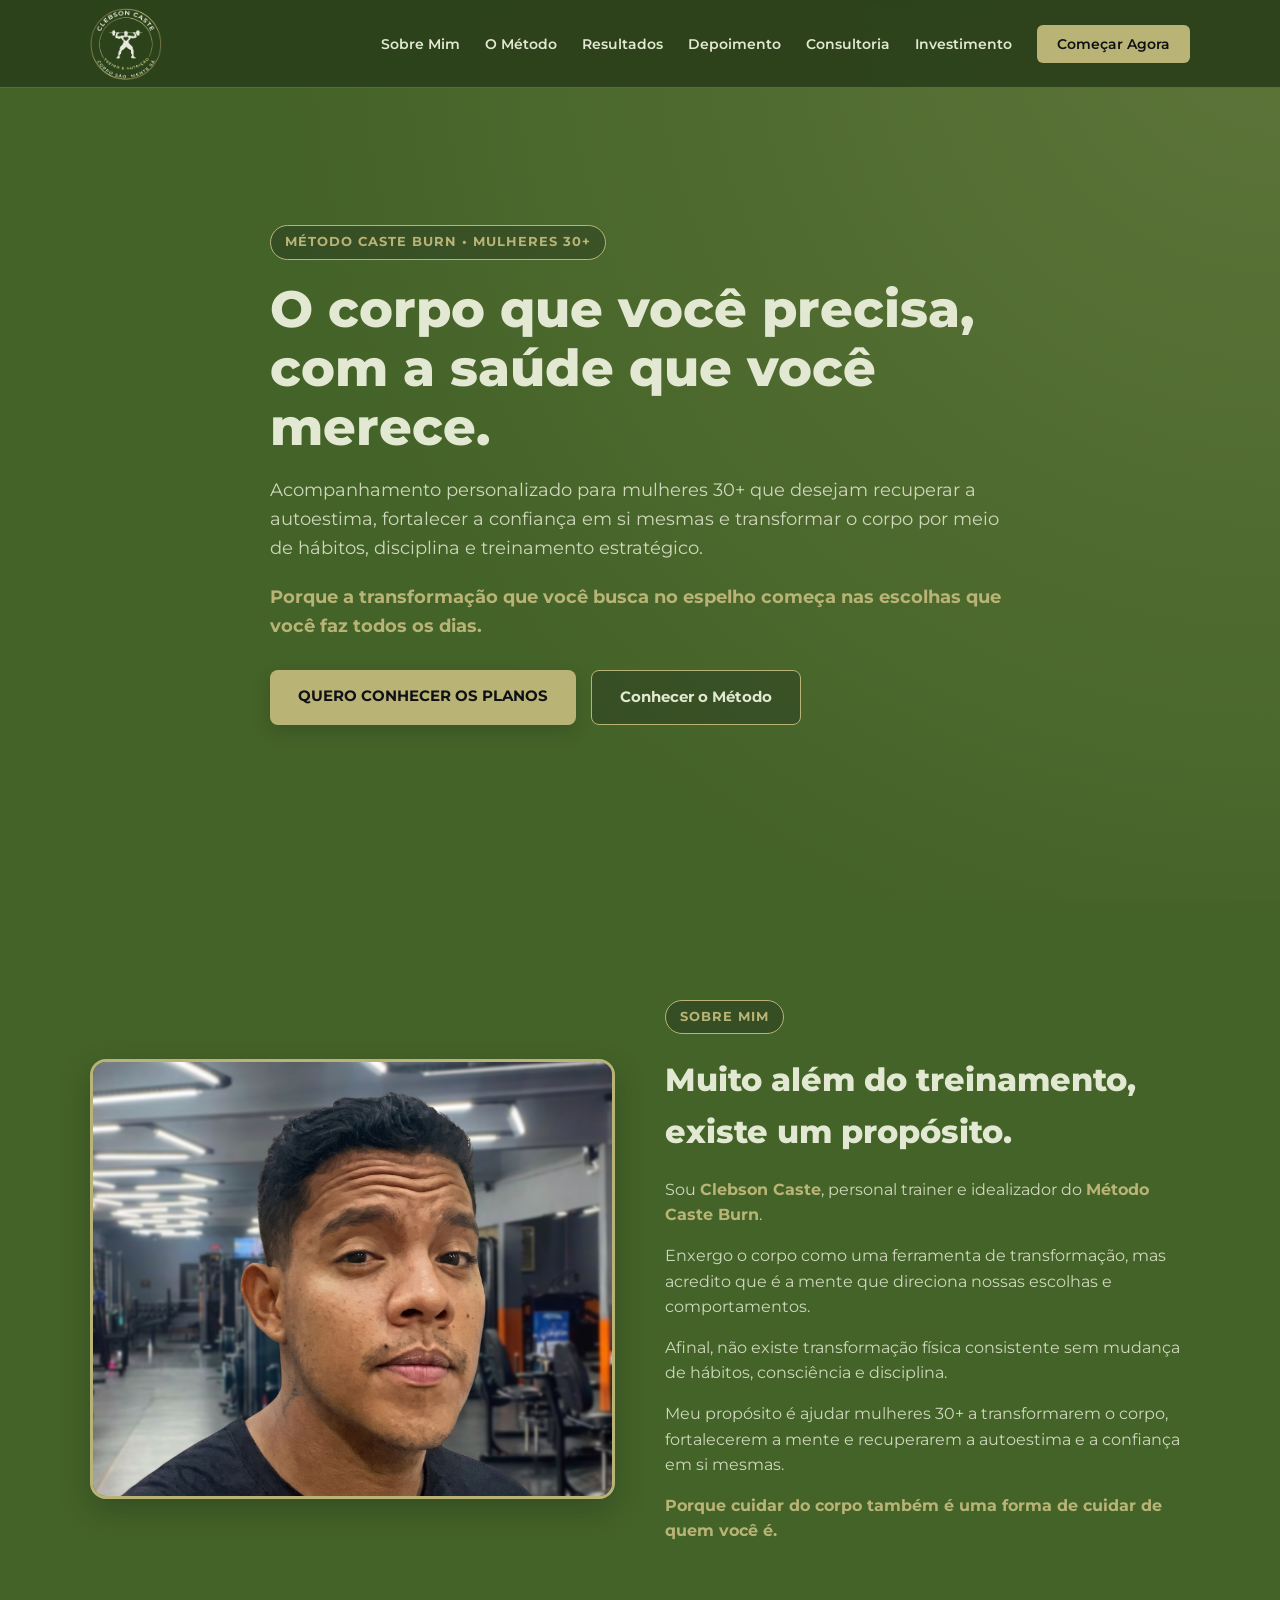
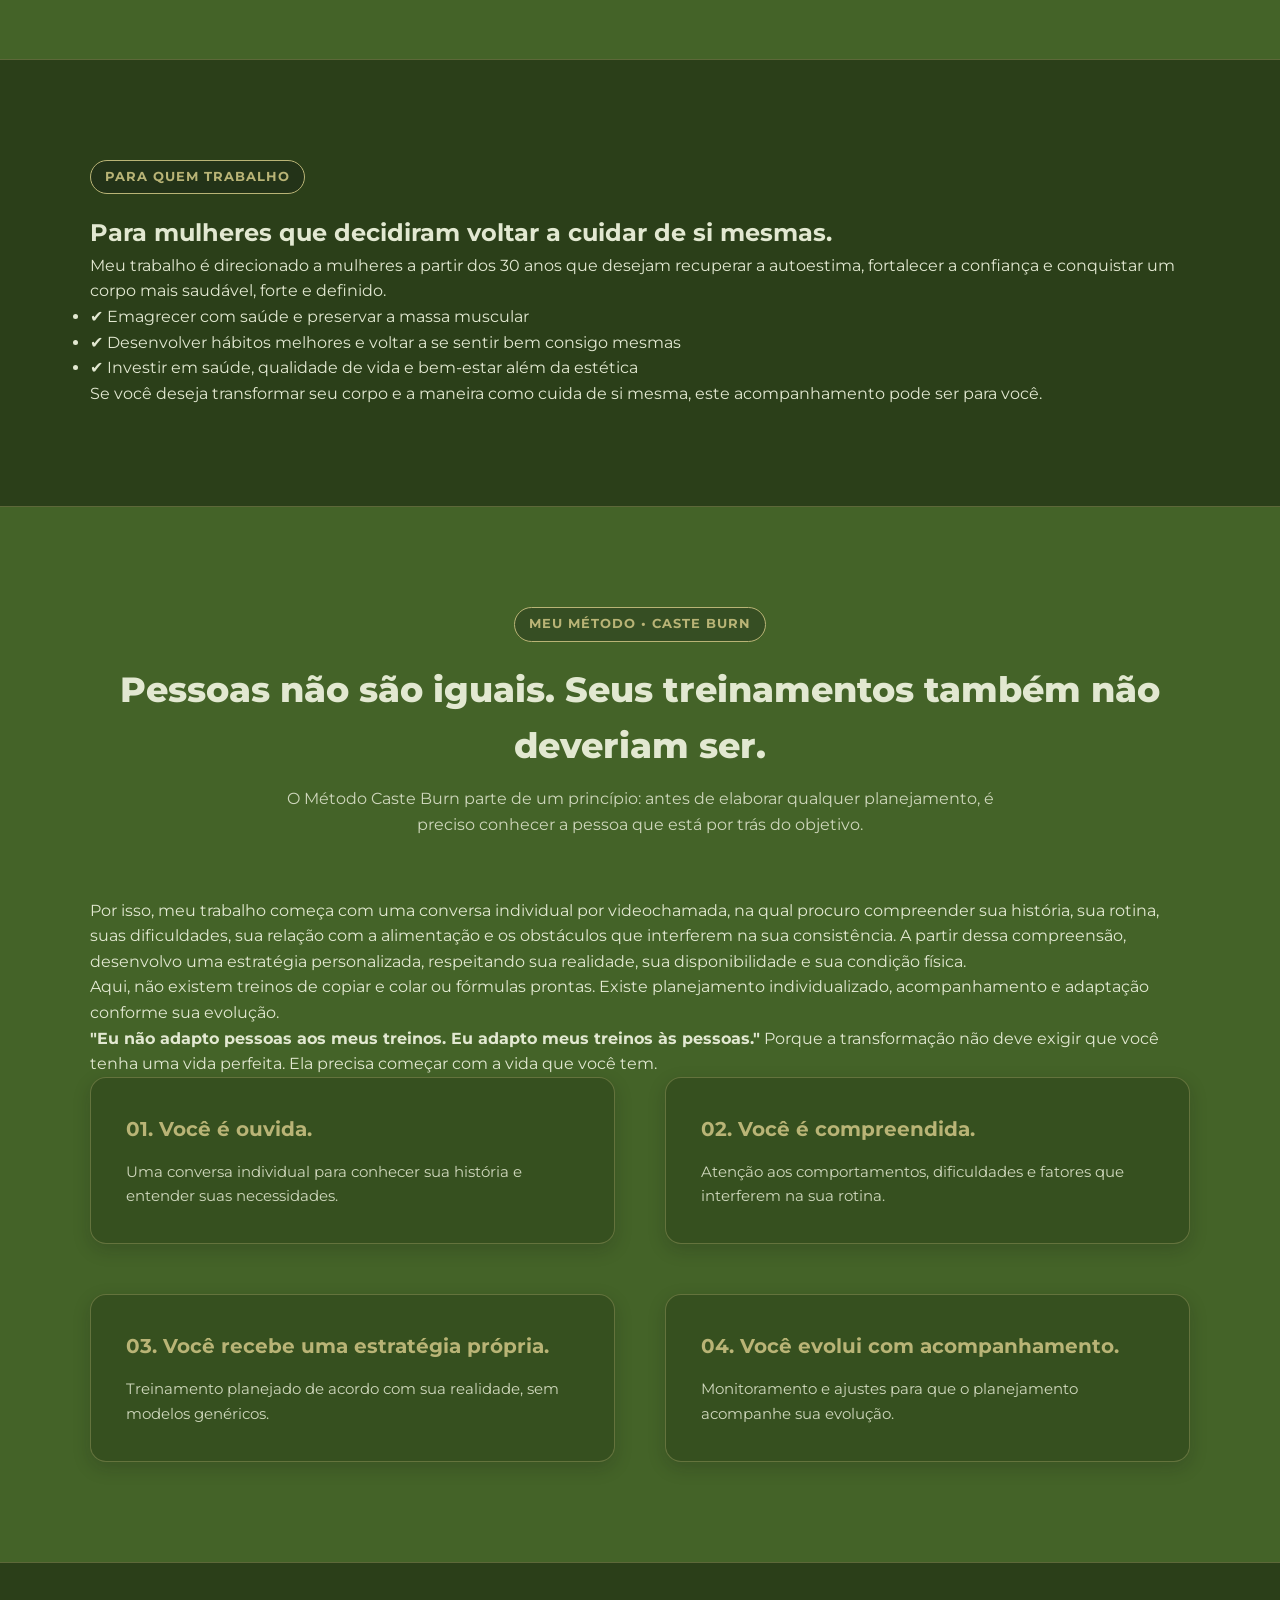
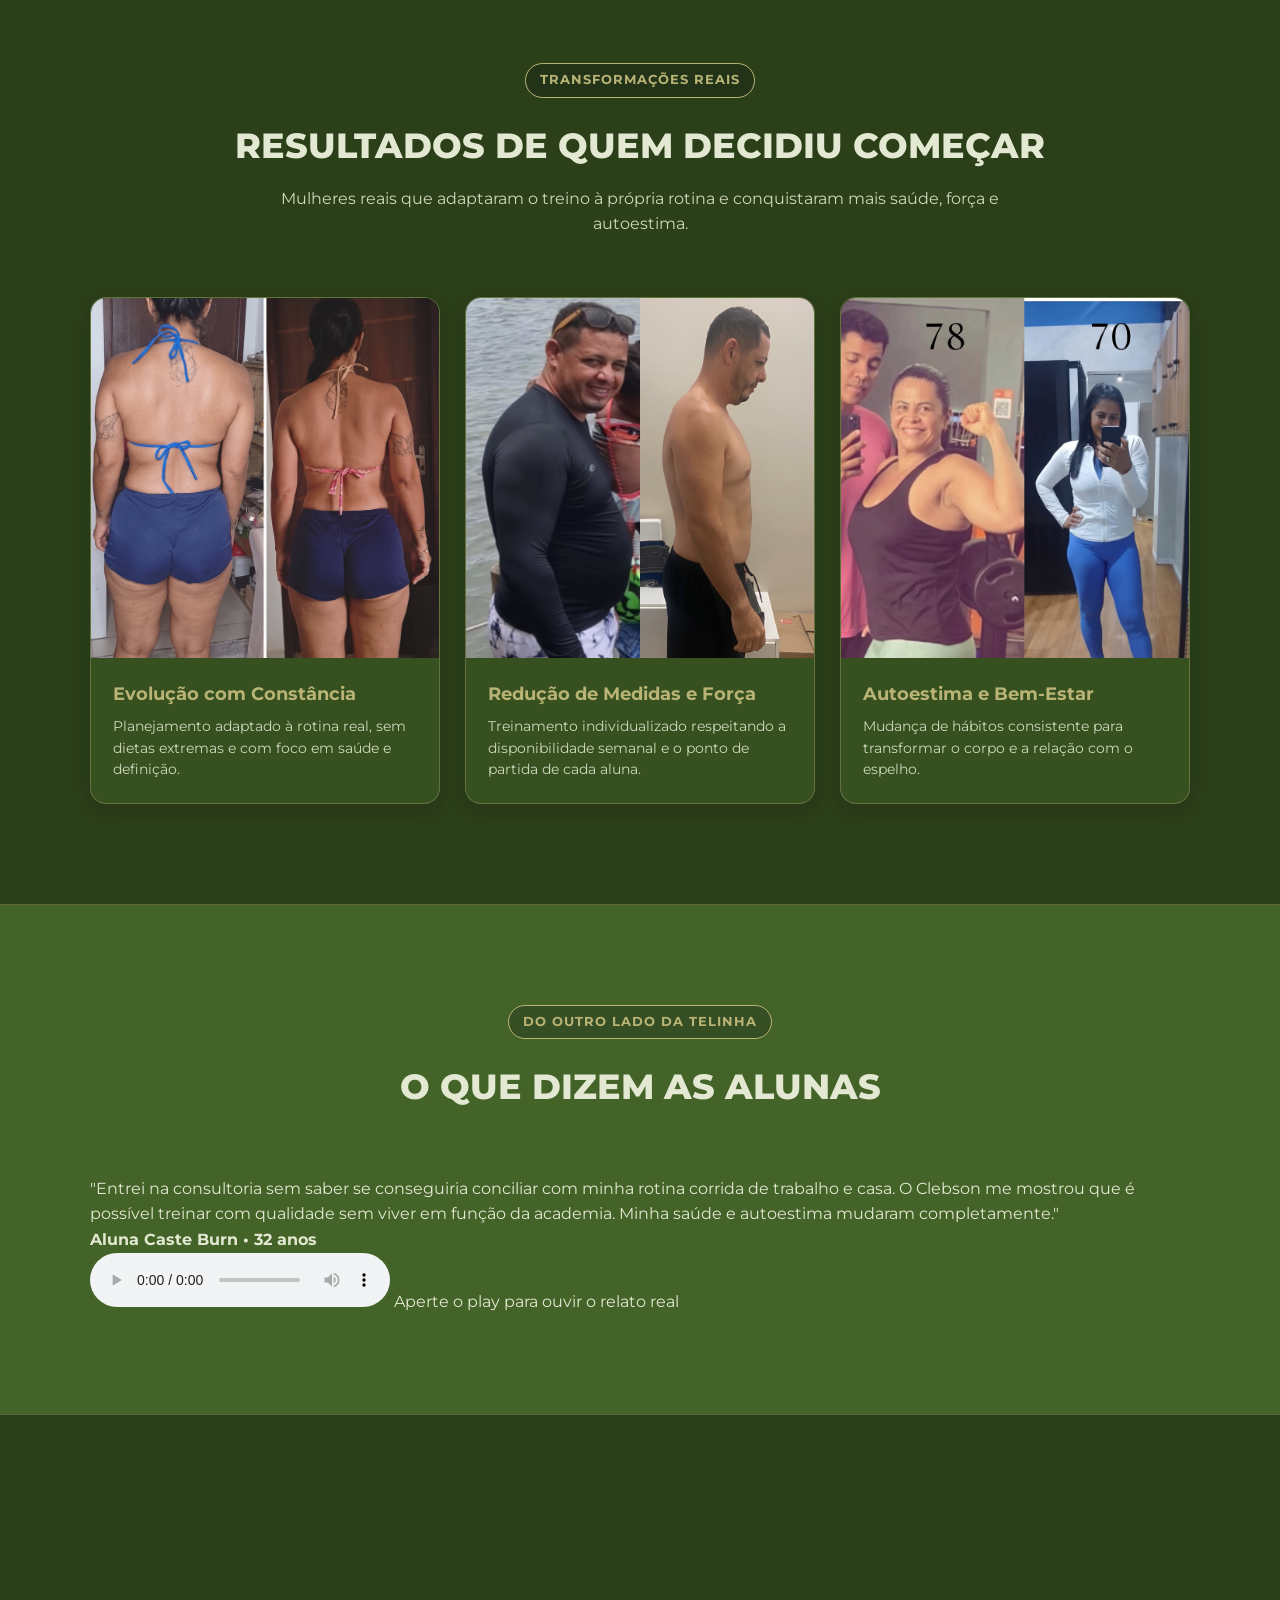
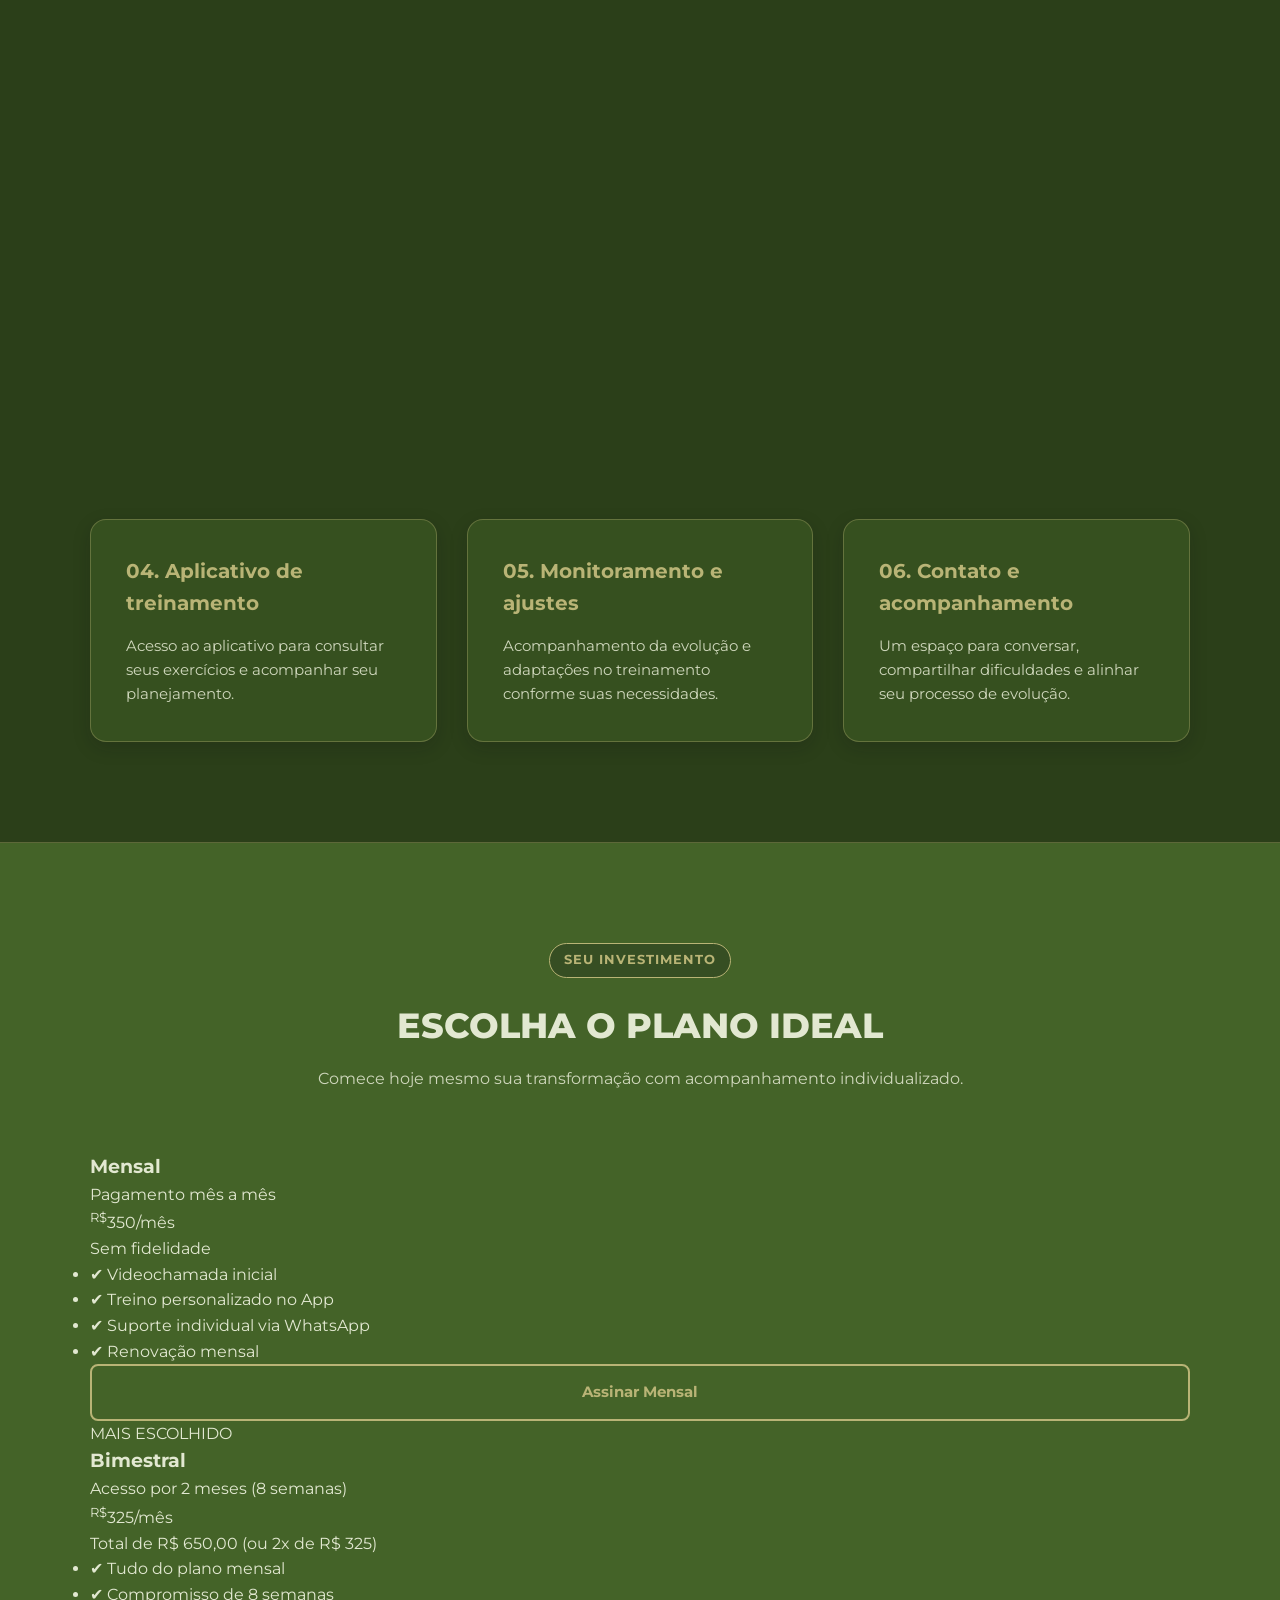
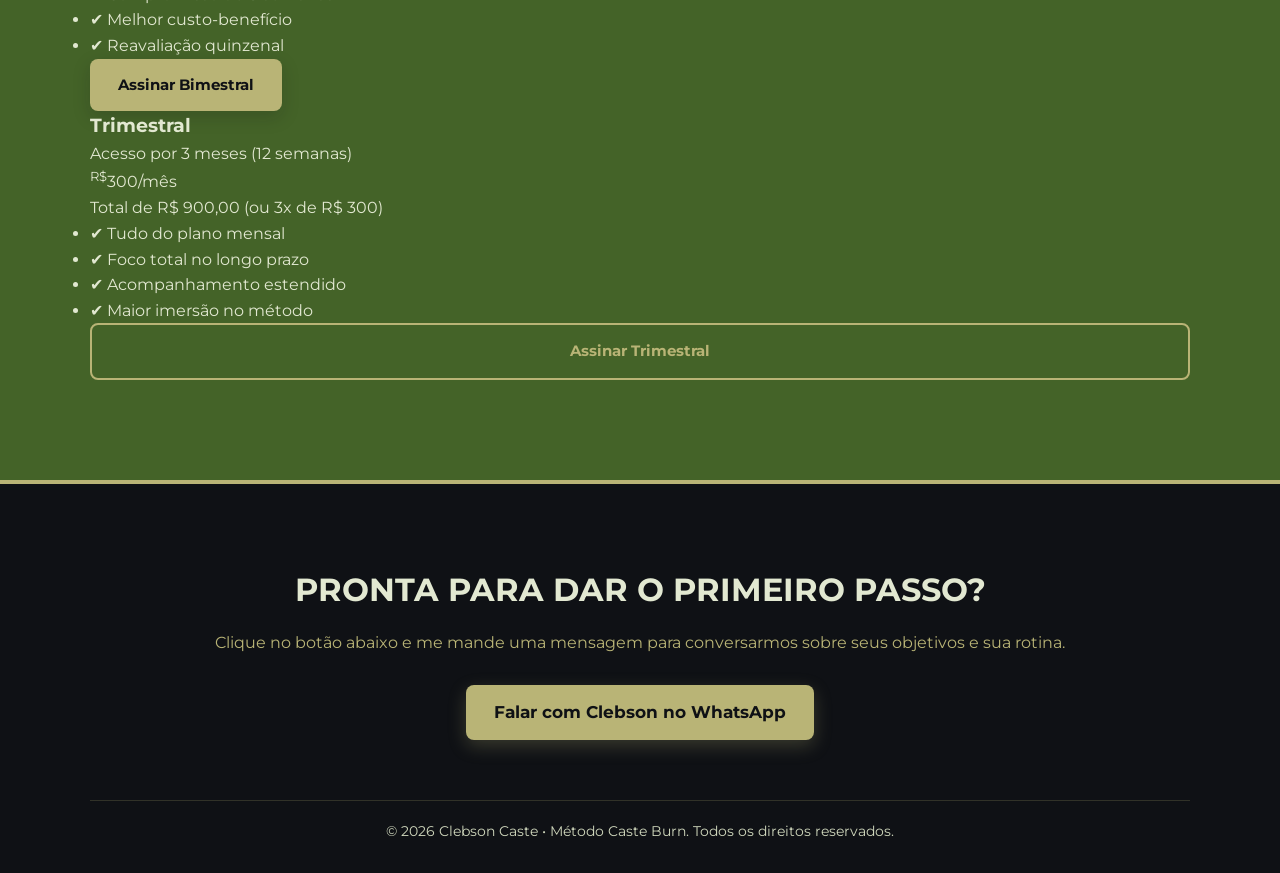
==== commit 6fead9dc: "Enhance index.html with meta tags and performance optimizations Added meta description and improved " ====
--- a/index.html
+++ b/index.html
@@ -3,20 +3,25 @@
 <head>
     <meta charset="UTF-8">
     <meta name="viewport" content="width=device-width, initial-scale=1.0">
+    <meta name="description" content="Consultoria Online com Clebson Caste - Método Caste Burn. Treinamento personalizado para mulheres 30+ recuperarem a autoestima, saúde e definição.">
     <title>Clebson Caste | Método Caste Burn | Consultoria Online</title>
+    
+    <!-- Pré-conexão para carregar a fonte mais rápido -->
+    <link rel="preconnect" href="https://fonts.googleapis.com">
+    <link rel="preconnect" href="https://fonts.gstatic.com" crossorigin>
+    <link href="https://fonts.googleapis.com/css2?family=Montserrat:wght@400;600;700;800&display=swap" rel="stylesheet">
+    
     <link rel="stylesheet" href="style.css">
-    <!-- Fonte moderna do Google Fonts -->
-    <link href="https://fonts.googleapis.com/css2?family=Montserrat:wght@400;600;800&display=swap" rel="stylesheet">
 </head>
 <body>
 
     <!-- Navegação -->
     <header class="navbar">
         <div class="container nav-content">
-            <a href="#" class="logo">
+            <a href="#" class="logo" aria-label="Início - Clebson Caste">
                 <img src="logo.png" alt="Logo Clebson Caste - Método Caste Burn">
             </a>
-            <nav>
+            <nav aria-label="Menu Principal">
                 <ul class="nav-links">
                     <li><a href="#sobre">Sobre Mim</a></li>
                     <li><a href="#metodo">O Método</a></li>
@@ -30,269 +35,274 @@
         </div>
     </header>
 
-    <!-- Seção Principal (Capa / Hero) -->
-    <section class="hero">
-        <div class="container hero-content">
-            <span class="badge">MÉTODO CASTE BURN • MULHERES 30+</span>
-            <h1>O corpo que você precisa, com a saúde que você merece.</h1>
-            <p>Acompanhamento personalizado para mulheres 30+ que desejam recuperar a autoestima, fortalecer a confiança em si mesmas e transformar o corpo por meio de hábitos, disciplina e treinamento estratégico.</p>
-            <p><strong>Porque a transformação que você busca no espelho começa nas escolhas que você faz todos os dias.</strong></p>
-            <div class="hero-buttons">
-                <a href="#servicos" class="btn-primary">QUERO CONHECER A CONSULTORIA</a>
-                <a href="#metodo" class="btn-secondary">Conhecer o Método</a>
-            </div>
-        </div>
-    </section>
-
-    <!-- Seção Sobre Mim -->
-    <section id="sobre" class="section sobre">
-        <div class="container grid-2">
-            <div class="sobre-img reveal">
-                <img src="personal1.jpg" alt="Personal Trainer Clebson Caste">
-            </div>
-            <div class="sobre-text reveal">
-                <span class="badge">SOBRE MIM</span>
-                <h2>Muito além do treinamento, existe um propósito.</h2>
-                <p>Sou <strong>Clebson Caste</strong>, personal trainer e idealizador do <strong>Método Caste Burn</strong>.</p>
-                <p>Enxergo o corpo como uma ferramenta de transformação, mas acredito que é a mente que direciona nossas escolhas e comportamentos.</p>
-                <p>Afinal, não existe transformação física consistente sem mudança de hábitos, consciência e disciplina.</p>
-                <p>Meu propósito é ajudar mulheres 30+ a transformarem o corpo, fortalecerem a mente e recuperarem a autoestima e a confiança em si mesmas.</p>
-                <p><strong>Porque cuidar do corpo também é uma forma de cuidar de quem você é.</strong></p>
-            </div>
-        </div>
-    </section>
-
-    <!-- Seção Pra Quem Trabalho -->
-    <section id="publico" class="section bg-dark">
-        <div class="container">
-            <div class="reveal text-center" style="max-width: 820px; margin: 0 auto;">
-                <span class="badge">PARA QUEM TRABALHO</span>
-                <h2>Para mulheres que decidiram voltar a cuidar de si mesmas.</h2>
-                <p>Meu trabalho é direcionado a mulheres a partir dos 30 anos que desejam recuperar a autoestima, fortalecer a confiança e conquistar um corpo mais saudável, forte e definido.</p>
-                <ul class="diferenciais inline-block text-left mt-20">
-                    <li>✔ Emagrecer com saúde e preservar a massa muscular</li>
-                    <li>✔ Desenvolver hábitos melhores e voltar a se sentir bem consigo mesmas</li>
-                    <li>✔ Investir em saúde, qualidade de vida e bem-estar além da estética</li>
-                </ul>
-                <p class="mt-20">Se você deseja transformar seu corpo e a maneira como cuida de si mesma, este acompanhamento pode ser para você.</p>
-            </div>
-        </div>
-    </section>
-
-    <!-- Seção Meu Método (Caste Burn) -->
-    <section id="metodo" class="section">
-        <div class="container">
-            <div class="section-header reveal">
-                <span class="badge">MEU MÉTODO • CASTE BURN</span>
-                <h2>Pessoas não são iguais. Seus treinamentos também não deveriam ser.</h2>
-                <p>O Método Caste Burn parte de um princípio: antes de elaborar qualquer planejamento, é preciso conhecer a pessoa que está por trás do objetivo.</p>
-            </div>
-
-            <div class="reveal text-center" style="max-width: 800px; margin: 0 auto 40px auto;">
-                <p>Por isso, meu trabalho começa com uma conversa individual por videochamada, na qual procuro compreender sua história, sua rotina, suas dificuldades, sua relação com a alimentação e os obstáculos que interferem na sua consistência. A partir dessa compreensão, desenvolvo uma estratégia personalizada, respeitando sua realidade, sua disponibilidade e sua condição física.</p>
-                <p>Aqui, não existem treinos de copiar e colar ou fórmulas prontas. Existe planejamento individualizado, acompanhamento e adaptação conforme sua evolução.</p>
-                <blockquote>
-                    <strong>"Eu não adapto pessoas aos meus treinos. Eu adapto meus treinos às pessoas."</strong>
-                    <span>Porque a transformação não deve exigir que você tenha uma vida perfeita. Ela precisa começar com a vida que você tem.</span>
-                </blockquote>
-            </div>
-
-            <!-- 4 Pilares do Método -->
-            <div class="grid-2">
-                <div class="card reveal">
-                    <h3>01. Você é ouvida.</h3>
-                    <p>Uma conversa individual para conhecer sua história e entender suas necessidades.</p>
-                </div>
-                <div class="card reveal">
-                    <h3>02. Você é compreendida.</h3>
-                    <p>Atenção aos comportamentos, dificuldades e fatores que interferem na sua rotina.</p>
-                </div>
-                <div class="card reveal">
-                    <h3>03. Você recebe uma estratégia própria.</h3>
-                    <p>Treinamento planejado de acordo com sua realidade, sem modelos genéricos.</p>
-                </div>
-                <div class="card reveal">
-                    <h3>04. Você evolui com acompanhamento.</h3>
-                    <p>Monitoramento e ajustes para que o planejamento acompanhe sua evolução.</p>
-                </div>
-            </div>
-        </div>
-    </section>
-
-    <!-- Seção Resultados (Antes e Depois) -->
-    <section id="resultados" class="section bg-dark">
-        <div class="container">
-            <div class="section-header reveal">
-                <span class="badge">TRANSFORMAÇÕES REAIS</span>
-                <h2>RESULTADOS DE QUEM DECIDIU COMEÇAR</h2>
-                <p>Mulheres reais que adaptaram o treino à própria rotina e conquistaram mais saúde, força e autoestima.</p>
-            </div>
-
-            <div class="grid-3">
-                <!-- Resultado 1 -->
-                <div class="result-card reveal">
-                    <div class="before-after-single">
-                        <img src="body1.jfif" alt="Resultado Antes e Depois 1 - Método Caste Burn">
-                    </div>
-                    <div class="result-info">
-                        <h3>Evolução com Constância</h3>
-                        <p>Planejamento adaptado à rotina real, sem dietas extremas e com foco em saúde e definição.</p>
-                    </div>
-                </div>
-
-                <!-- Resultado 2 -->
-                <div class="result-card reveal">
-                    <div class="before-after-single">
-                        <img src="body2.jfif" alt="Resultado Antes e Depois 2 - Método Caste Burn">
-                    </div>
-                    <div class="result-info">
-                        <h3>Redução de Medidas e Força</h3>
-                        <p>Treinamento individualizado respeitando a disponibilidade semanal e o ponto de partida de cada aluna.</p>
-                    </div>
-                </div>
-
-                <!-- Resultado 3 -->
-                <div class="result-card reveal">
-                    <div class="before-after-single">
-                        <img src="body3.jfif" alt="Resultado Antes e Depois 3 - Método Caste Burn">
-                    </div>
-                    <div class="result-info">
-                        <h3>Autoestima e Bem-Estar</h3>
-                        <p>Mudança de hábitos consistente para transformar o corpo e a relação com o espelho.</p>
-                    </div>
-                </div>
-            </div>
-        </div>
-    </section>
-
-    <!-- ====== NOVA SEÇÃO: RELATO DE ALUNO (ÁUDIO) ====== -->
-    <section id="depoimento" class="section depoimento-audio">
-        <div class="container">
-            <div class="section-header reveal">
-                <span class="badge">DO OUTRO LADO DA TELINHA</span>
-                <h2>O QUE DIZEM AS ALUNAS</h2>
-            </div>
-            <div class="audio-content reveal">
-                <img src="avatar_generico.jpg" alt="Foto Aluno" class="avatar-aluno">
-                <p><em>"Entrei na consultoria sem saber se conseguiria conciliar com minha rotina corrida de trabalho e casa. O Clebson me mostrou que é possível treinar com qualidade sem viver em função da academia. Minha saúde e autoestima mudaram completamente."</em></p>
-                <h4 class="mt-15">- Nome da Aluna, 32 anos</h4>
-                
-                <!-- Player de Áudio -->
-                <!-- Substitua 'depoimento_lider.mp3' pelo nome do seu arquivo -->
-                <audio controls>
-                    <source src="depoimento_lider.mp3" type="audio/mpeg">
-                    Seu navegador não suporta o elemento de áudio.
-                </audio>
-                <p class="text-muted fs-08 mt-5">(Ouça o relato real sobre o processo)</p>
-            </div>
-        </div>
-    </section>
-
-    <!-- Seção Meus Serviços (Consultoria Online) -->
-    <section id="servicos" class="section">
-        <div class="container">
-            <div class="section-header reveal">
-                <span class="badge">MEUS SERVIÇOS</span>
-                <h2>CONSULTORIA ONLINE CASTE BURN</h2>
-                <p><strong>Um acompanhamento que começa conhecendo você.</strong></p>
-                <p>A consultoria online é um acompanhamento individualizado para mulheres que desejam transformar o corpo com planejamento, estratégia e orientação profissional, respeitando sua realidade e seus objetivos.</p>
-            </div>
-
-            <h3 class="reveal text-center mb-30 mt-40">O que você recebe:</h3>
-
-            <div class="grid-3">
-                <div class="card reveal">
-                    <h3>01. Videochamada individual</h3>
-                    <p>Uma conversa inicial para conhecer sua história, seus objetivos, sua rotina e suas dificuldades.</p>
-                </div>
-                <div class="card reveal">
-                    <h3>02. Avaliação inicial</h3>
-                    <p>Envio de fotos e informações necessárias para compreender seu ponto de partida e orientar o planejamento.</p>
-                </div>
-                <div class="card reveal">
-                    <h3>03. Treinamento personalizado</h3>
-                    <p>Um planejamento desenvolvido de acordo com seus objetivos, sua condição física e sua disponibilidade semanal.</p>
-                </div>
-                <div class="card reveal">
-                    <h3>04. Aplicativo de treinamento</h3>
-                    <p>Acesso ao aplicativo para consultar seus exercícios e acompanhar seu planejamento.</p>
-                </div>
-                <div class="card reveal">
-                    <h3>05. Monitoramento e ajustes</h3>
-                    <p>Acompanhamento da evolução e adaptações no treinamento conforme suas necessidades.</p>
-                </div>
-                <div class="card reveal">
-                    <h3>06. Contato e acompanhamento individual</h3>
-                    <p>Um espaço para conversar, compartilhar dificuldades e alinhar seu processo de evolução.</p>
-                </div>
-            </div>
-        </div>
-    </section>
-
-    <!-- ====== NOVA SEÇÃO: INVESTIMENTO (PREÇOS) ====== -->
-    <section id="investimento" class="section bg-dark">
-        <div class="container">
-            <div class="section-header reveal">
-                <span class="badge">SEU INVESTIMENTO</span>
-                <h2>ESCOLHA O PLANO IDEAL</h2>
-                <p>Comece hoje mesmo sua transformação com o melhor custo-benefício.</p>
-            </div>
-
-            <div class="price-tables">
-                <!-- Plano Mensal -->
-                <div class="price-card reveal">
-                    <h3>Mensal</h3>
-                    <span class="periodo">Pagamento mês a mês</span>
-                    <span class="valor"><sup>R$</sup>350,00</span>
-                    <ul class="lista-beneficios">
-                        <li>Videochamada inicial</li>
-                        <li>Treino no App</li>
-                        <li>Suporte via WhatsApp</li>
-                        <li>Renovação mensal</li>
+    <main>
+        <!-- Seção Principal (Capa / Hero) -->
+        <section class="hero">
+            <div class="container hero-content">
+                <span class="badge">MÉTODO CASTE BURN • MULHERES 30+</span>
+                <h1>O corpo que você precisa, com a saúde que você merece.</h1>
+                <p>Acompanhamento personalizado para mulheres 30+ que desejam recuperar a autoestima, fortalecer a confiança em si mesmas e transformar o corpo por meio de hábitos, disciplina e treinamento estratégico.</p>
+                <p><strong>Porque a transformação que você busca no espelho começa nas escolhas que você faz todos os dias.</strong></p>
+                <div class="hero-buttons">
+                    <a href="#investimento" class="btn-primary">QUERO CONHECER OS PLANOS</a>
+                    <a href="#metodo" class="btn-secondary">Conhecer o Método</a>
+                </div>
+            </div>
+        </section>
+
+        <!-- Seção Sobre Mim -->
+        <section id="sobre" class="section sobre">
+            <div class="container grid-2">
+                <div class="sobre-img reveal">
+                    <img src="personal1.jpg" alt="Personal Trainer Clebson Caste" loading="lazy">
+                </div>
+                <div class="sobre-text reveal">
+                    <span class="badge">SOBRE MIM</span>
+                    <h2>Muito além do treinamento, existe um propósito.</h2>
+                    <p>Sou <strong>Clebson Caste</strong>, personal trainer e idealizador do <strong>Método Caste Burn</strong>.</p>
+                    <p>Enxergo o corpo como uma ferramenta de transformação, mas acredito que é a mente que direciona nossas escolhas e comportamentos.</p>
+                    <p>Afinal, não existe transformação física consistente sem mudança de hábitos, consciência e disciplina.</p>
+                    <p>Meu propósito é ajudar mulheres 30+ a transformarem o corpo, fortalecerem a mente e recuperarem a autoestima e a confiança em si mesmas.</p>
+                    <p><strong>Porque cuidar do corpo também é uma forma de cuidar de quem você é.</strong></p>
+                </div>
+            </div>
+        </section>
+
+        <!-- Seção Pra Quem Trabalho -->
+        <section id="publico" class="section bg-dark">
+            <div class="container">
+                <div class="reveal content-narrow text-center">
+                    <span class="badge">PARA QUEM TRABALHO</span>
+                    <h2>Para mulheres que decidiram voltar a cuidar de si mesmas.</h2>
+                    <p>Meu trabalho é direcionado a mulheres a partir dos 30 anos que desejam recuperar a autoestima, fortalecer a confiança e conquistar um corpo mais saudável, forte e definido.</p>
+                    <ul class="diferenciais-box">
+                        <li>✔ Emagrecer com saúde e preservar a massa muscular</li>
+                        <li>✔ Desenvolver hábitos melhores e voltar a se sentir bem consigo mesmas</li>
+                        <li>✔ Investir em saúde, qualidade de vida e bem-estar além da estética</li>
                     </ul>
-                    <a href="https://wa.me/5574981110602?text=Ol%C3%A1%20Clebson!%20Quero%20assinar%20o%20plano%20MENSAL." target="_blank" class="btn-secondary">Assinar Mensal</a>
-                </div>
-
-                <!-- Plano Bimestral (MAIS POPULAR) -->
-                <div class="price-card reveal popular">
-                    <span class="popular-badge">MAIS ECONÔMICO</span>
-                    <h3>Bimestral</h3>
-                    <span class="periodo">Acesso por 2 meses</span>
-                    <span class="valor"><sup>R$</sup>325,00</span>
-                    <span class="fw-bold text-primary fs-1">(ou 2x de R$ 325,00)</span>
-                    <ul class="lista-beneficios">
-                        <li>Tudo do plano mensal</li>
-                        <li>Compromisso de 8 semanas</li>
-                        <li>Melhor custo-benefício</li>
-                        <li>Reavaliação quinzenal</li>
-                    </ul>
-                    <a href="https://wa.me/5574981110602?text=Ol%C3%A1%20Clebson!%20Quero%20assinar%20o%20plano%20BIMESTRAL." target="_blank" class="btn-primary">Assinar Bimestral</a>
-                </div>
-
-                <!-- Plano Trimestral -->
-                <div class="price-card reveal">
-                    <h3>Trimestral</h3>
-                    <span class="periodo">Acesso por 3 meses</span>
-                    <span class="valor"><sup>R$</sup>300,00</span>
-                    <span class="fw-bold text-primary fs-1">(ou 3x de R$ 300,00)</span>
-                    <ul class="lista-beneficios">
-                        <li>Tudo do plano mensal</li>
-                        <li>Foco total no longo prazo</li>
-                        <li>Acompanhamento estendido</li>
-                        <li>Maior imersão no método</li>
-                    </ul>
-                    <a href="https://wa.me/5574981110602?text=Ol%C3%A1%20Clebson!%20Quero%20assinar%20o%20plano%20TRIMESTRAL." target="_blank" class="btn-secondary">Assinar Trimestral</a>
-                </div>
-            </div>
-        </div>
-    </section>
+                    <p>Se você deseja transformar seu corpo e a maneira como cuida de si mesma, este acompanhamento pode ser para você.</p>
+                </div>
+            </div>
+        </section>
+
+        <!-- Seção Meu Método (Caste Burn) -->
+        <section id="metodo" class="section">
+            <div class="container">
+                <div class="section-header reveal">
+                    <span class="badge">MEU MÉTODO • CASTE BURN</span>
+                    <h2>Pessoas não são iguais. Seus treinamentos também não deveriam ser.</h2>
+                    <p>O Método Caste Burn parte de um princípio: antes de elaborar qualquer planejamento, é preciso conhecer a pessoa que está por trás do objetivo.</p>
+                </div>
+
+                <div class="reveal content-narrow text-center mb-50">
+                    <p>Por isso, meu trabalho começa com uma conversa individual por videochamada, na qual procuro compreender sua história, sua rotina, suas dificuldades, sua relação com a alimentação e os obstáculos que interferem na sua consistência. A partir dessa compreensão, desenvolvo uma estratégia personalizada, respeitando sua realidade, sua disponibilidade e sua condição física.</p>
+                    <p class="mt-15">Aqui, não existem treinos de copiar e colar ou fórmulas prontas. Existe planejamento individualizado, acompanhamento e adaptação conforme sua evolução.</p>
+                    <blockquote class="metodo-quote">
+                        <strong>"Eu não adapto pessoas aos meus treinos. Eu adapto meus treinos às pessoas."</strong>
+                        <span>Porque a transformação não deve exigir que você tenha uma vida perfeita. Ela precisa começar com a vida que você tem.</span>
+                    </blockquote>
+                </div>
+
+                <!-- 4 Pilares do Método -->
+                <div class="grid-2">
+                    <div class="card reveal">
+                        <h3>01. Você é ouvida.</h3>
+                        <p>Uma conversa individual para conhecer sua história e entender suas necessidades.</p>
+                    </div>
+                    <div class="card reveal">
+                        <h3>02. Você é compreendida.</h3>
+                        <p>Atenção aos comportamentos, dificuldades e fatores que interferem na sua rotina.</p>
+                    </div>
+                    <div class="card reveal">
+                        <h3>03. Você recebe uma estratégia própria.</h3>
+                        <p>Treinamento planejado de acordo com sua realidade, sem modelos genéricos.</p>
+                    </div>
+                    <div class="card reveal">
+                        <h3>04. Você evolui com acompanhamento.</h3>
+                        <p>Monitoramento e ajustes para que o planejamento acompanhe sua evolução.</p>
+                    </div>
+                </div>
+            </div>
+        </section>
+
+        <!-- Seção Resultados (Antes e Depois) -->
+        <section id="resultados" class="section bg-dark">
+            <div class="container">
+                <div class="section-header reveal">
+                    <span class="badge">TRANSFORMAÇÕES REAIS</span>
+                    <h2>RESULTADOS DE QUEM DECIDIU COMEÇAR</h2>
+                    <p>Mulheres reais que adaptaram o treino à própria rotina e conquistaram mais saúde, força e autoestima.</p>
+                </div>
+
+                <div class="grid-3">
+                    <!-- Resultado 1 -->
+                    <article class="result-card reveal">
+                        <div class="before-after-single">
+                            <img src="body1.jfif" alt="Resultado Antes e Depois 1 - Método Caste Burn" loading="lazy">
+                        </div>
+                        <div class="result-info">
+                            <h3>Evolução com Constância</h3>
+                            <p>Planejamento adaptado à rotina real, sem dietas extremas e com foco em saúde e definição.</p>
+                        </div>
+                    </article>
+
+                    <!-- Resultado 2 -->
+                    <article class="result-card reveal">
+                        <div class="before-after-single">
+                            <img src="body2.jfif" alt="Resultado Antes e Depois 2 - Método Caste Burn" loading="lazy">
+                        </div>
+                        <div class="result-info">
+                            <h3>Redução de Medidas e Força</h3>
+                            <p>Treinamento individualizado respeitando a disponibilidade semanal e o ponto de partida de cada aluna.</p>
+                        </div>
+                    </article>
+
+                    <!-- Resultado 3 -->
+                    <article class="result-card reveal">
+                        <div class="before-after-single">
+                            <img src="body3.jfif" alt="Resultado Antes e Depois 3 - Método Caste Burn" loading="lazy">
+                        </div>
+                        <div class="result-info">
+                            <h3>Autoestima e Bem-Estar</h3>
+                            <p>Mudança de hábitos consistente para transformar o corpo e a relação com o espelho.</p>
+                        </div>
+                    </article>
+                </div>
+            </div>
+        </section>
+
+        <!-- Seção Relato de Aluna (Áudio) -->
+        <section id="depoimento" class="section depoimento-audio">
+            <div class="container">
+                <div class="section-header reveal">
+                    <span class="badge">DO OUTRO LADO DA TELINHA</span>
+                    <h2>O QUE DIZEM AS ALUNAS</h2>
+                </div>
+                <div class="audio-card reveal">
+                    <img src="avatar_generico.jpg" alt="Foto da Aluna" class="avatar-aluno" loading="lazy" onerror="this.style.display='none'">
+                    <blockquote>
+                        "Entrei na consultoria sem saber se conseguiria conciliar com minha rotina corrida de trabalho e casa. O Clebson me mostrou que é possível treinar com qualidade sem viver em função da academia. Minha saúde e autoestima mudaram completamente."
+                    </blockquote>
+                    <h4>Aluna Caste Burn • 32 anos</h4>
+                    
+                    <div class="audio-wrapper">
+                        <audio controls preload="metadata">
+                            <source src="depoimento_lider.mp3" type="audio/mpeg">
+                            Seu navegador não suporta o elemento de áudio.
+                        </audio>
+                        <span class="audio-hint">Aperte o play para ouvir o relato real</span>
+                    </div>
+                </div>
+            </div>
+        </section>
+
+        <!-- Seção Meus Serviços (Consultoria Online) -->
+        <section id="servicos" class="section bg-dark">
+            <div class="container">
+                <div class="section-header reveal">
+                    <span class="badge">MEUS SERVIÇOS</span>
+                    <h2>CONSULTORIA ONLINE CASTE BURN</h2>
+                    <p><strong>Um acompanhamento que começa conhecendo você.</strong></p>
+                    <p>A consultoria online é um acompanhamento individualizado para mulheres que desejam transformar o corpo com planejamento, estratégia e orientação profissional, respeitando sua realidade e seus objetivos.</p>
+                </div>
+
+                <h3 class="reveal sub-title-center">O que você recebe:</h3>
+
+                <div class="grid-3">
+                    <div class="card reveal">
+                        <h3>01. Videochamada individual</h3>
+                        <p>Uma conversa inicial para conhecer sua história, seus objetivos, sua rotina e suas dificuldades.</p>
+                    </div>
+                    <div class="card reveal">
+                        <h3>02. Avaliação inicial</h3>
+                        <p>Envio de fotos e informações necessárias para compreender seu ponto de partida e orientar o planejamento.</p>
+                    </div>
+                    <div class="card reveal">
+                        <h3>03. Treinamento personalizado</h3>
+                        <p>Um planejamento desenvolvido de acordo com seus objetivos, sua condição física e sua disponibilidade semanal.</p>
+                    </div>
+                    <div class="card reveal">
+                        <h3>04. Aplicativo de treinamento</h3>
+                        <p>Acesso ao aplicativo para consultar seus exercícios e acompanhar seu planejamento.</p>
+                    </div>
+                    <div class="card reveal">
+                        <h3>05. Monitoramento e ajustes</h3>
+                        <p>Acompanhamento da evolução e adaptações no treinamento conforme suas necessidades.</p>
+                    </div>
+                    <div class="card reveal">
+                        <h3>06. Contato e acompanhamento</h3>
+                        <p>Um espaço para conversar, compartilhar dificuldades e alinhar seu processo de evolução.</p>
+                    </div>
+                </div>
+            </div>
+        </section>
+
+        <!-- Seção Investimento (Preços) -->
+        <section id="investimento" class="section">
+            <div class="container">
+                <div class="section-header reveal">
+                    <span class="badge">SEU INVESTIMENTO</span>
+                    <h2>ESCOLHA O PLANO IDEAL</h2>
+                    <p>Comece hoje mesmo sua transformação com acompanhamento individualizado.</p>
+                </div>
+
+                <div class="price-tables">
+                    <!-- Plano Mensal -->
+                    <div class="price-card reveal">
+                        <h3>Mensal</h3>
+                        <span class="periodo">Pagamento mês a mês</span>
+                        <div class="valor"><sup>R$</sup>350<span>/mês</span></div>
+                        <span class="parcelamento">Sem fidelidade</span>
+                        <ul class="lista-beneficios">
+                            <li>✔ Videochamada inicial</li>
+                            <li>✔ Treino personalizado no App</li>
+                            <li>✔ Suporte individual via WhatsApp</li>
+                            <li>✔ Renovação mensal</li>
+                        </ul>
+                        <a href="https://wa.me/5574981110602?text=Ol%C3%A1%20Clebson!%20Quero%20assinar%20o%20plano%20MENSAL." target="_blank" rel="noopener noreferrer" class="btn-outline">Assinar Mensal</a>
+                    </div>
+
+                    <!-- Plano Bimestral (DESTAQUE) -->
+                    <div class="price-card reveal popular">
+                        <span class="popular-badge">MAIS ESCOLHIDO</span>
+                        <h3>Bimestral</h3>
+                        <span class="periodo">Acesso por 2 meses (8 semanas)</span>
+                        <div class="valor"><sup>R$</sup>325<span>/mês</span></div>
+                        <span class="parcelamento">Total de R$ 650,00 (ou 2x de R$ 325)</span>
+                        <ul class="lista-beneficios">
+                            <li>✔ Tudo do plano mensal</li>
+                            <li>✔ Compromisso de 8 semanas</li>
+                            <li>✔ Melhor custo-benefício</li>
+                            <li>✔ Reavaliação quinzenal</li>
+                        </ul>
+                        <a href="https://wa.me/5574981110602?text=Ol%C3%A1%20Clebson!%20Quero%20assinar%20o%20plano%20BIMESTRAL." target="_blank" rel="noopener noreferrer" class="btn-primary">Assinar Bimestral</a>
+                    </div>
+
+                    <!-- Plano Trimestral -->
+                    <div class="price-card reveal">
+                        <h3>Trimestral</h3>
+                        <span class="periodo">Acesso por 3 meses (12 semanas)</span>
+                        <div class="valor"><sup>R$</sup>300<span>/mês</span></div>
+                        <span class="parcelamento">Total de R$ 900,00 (ou 3x de R$ 300)</span>
+                        <ul class="lista-beneficios">
+                            <li>✔ Tudo do plano mensal</li>
+                            <li>✔ Foco total no longo prazo</li>
+                            <li>✔ Acompanhamento estendido</li>
+                            <li>✔ Maior imersão no método</li>
+                        </ul>
+                        <a href="https://wa.me/5574981110602?text=Ol%C3%A1%20Clebson!%20Quero%20assinar%20o%20plano%20TRIMESTRAL." target="_blank" rel="noopener noreferrer" class="btn-outline">Assinar Trimestral</a>
+                    </div>
+                </div>
+            </div>
+        </section>
+    </main>
 
     <!-- Chamada Final / Rodapé -->
     <footer id="contato" class="footer">
         <div class="container footer-content reveal">
-            <h2>PRONTO PARA DAR O PRIMEIRO PASSO?</h2>
+            <h2>PRONTA PARA DAR O PRIMEIRO PASSO?</h2>
             <p>Clique no botão abaixo e me mande uma mensagem para conversarmos sobre seus objetivos e sua rotina.</p>
-            <a href="https://wa.me/5574981110602?text=Ol%C3%A1%20Clebson!%20Vim%20pelo%20site%20e%20quero%20conhecer%20o%20M%C3%A9todo%20Caste%20Burn." target="_blank" class="btn-whatsapp">Falar com Clebson no WhatsApp</a>
+            <a href="https://wa.me/5574981110602?text=Ol%C3%A1%20Clebson!%20Vim%20pelo%20site%20e%20quero%20conhecer%20o%20M%C3%A9todo%20Caste%20Burn." target="_blank" rel="noopener noreferrer" class="btn-whatsapp">Falar com Clebson no WhatsApp</a>
             <div class="footer-bottom">
                 <p>&copy; 2026 Clebson Caste • Método Caste Burn. Todos os direitos reservados.</p>
             </div>
--- a/style.css
+++ b/style.css
@@ -1,34 +1,45 @@
 /* Variáveis de Cores - Versão Fundo Verde (Método Caste Burn) */
 :root {
     --bg-main: #446328;        /* Fundo Principal: Verde Oliva */
-    --bg-card: #36501f;        /* Fundo dos Cards: Verde ligeiramente mais fechado para profundidade */
-    --bg-alt: #2b3f19;         /* Fundo Alternado (substitui o bg-dark): Verde Floresta Profundo */
-    --primary: #b9b476;        /* Destaque Principal (Botões e Títulos): Dourado Oliva Suave */
+    --bg-card: #36501f;        /* Fundo dos Cards: Verde ligeiramente mais fechado */
+    --bg-alt: #2b3f19;         /* Fundo Alternado: Verde Floresta Profundo */
+    --primary: #b9b476;        /* Destaque Principal: Dourado Oliva Suave */
     --primary-hover: #cbc688;  /* Dourado mais claro no hover */
-    --secondary: #e2e8d1;      /* Branco Off-White para textos e detalhes */
-    --text-main: #e2e8d1;      /* Branco Off-White para títulos e textos principais */
+    --secondary: #e2e8d1;      /* Branco Off-White para detalhes */
+    --text-main: #e2e8d1;      /* Branco Off-White para títulos e textos */
     --text-muted: #cfd7bc;     /* Off-white suavizado para parágrafos */
-    --dark-accent: #0f1115;    /* Preto para texto dentro de botões dourados e contraste no rodapé */
-    --border-color: rgba(185, 180, 118, 0.35); /* Bordas douradas translúcidas */
-}
-
-/* --- AJUSTE 1: Correção do seletor global --- */
-*, body {
+    --dark-accent: #0f1115;    /* Preto para contraste em botões e rodapé */
+    --border-color: rgba(185, 180, 118, 0.35);
+    --shadow-sm: 0 6px 18px rgba(15, 17, 21, 0.18);
+    --shadow-md: 0 12px 30px rgba(15, 17, 21, 0.25);
+    --transition: 0.3s cubic-bezier(0.25, 0.8, 0.25, 1);
+}
+
+/* Reset Limpo (sem afetar fontes de ícones) */
+*, *::before, *::after {
     margin: 0;
     padding: 0;
     box-sizing: border-box;
-    font-family: 'Montserrat', sans-serif;
 }
 
 html {
     scroll-behavior: smooth;
+    scroll-padding-top: 90px; /* Evita que a navbar fixa cubra o título ao clicar em âncoras */
 }
 
 body {
+    font-family: 'Montserrat', sans-serif;
     background-color: var(--bg-main);
     color: var(--text-main);
     line-height: 1.6;
-    overflow-x: hidden; /* Evita barra de rolagem horizontal */
+    overflow-x: hidden;
+    -webkit-font-smoothing: antialiased;
+}
+
+/* Acessibilidade para navegação via teclado */
+:focus-visible {
+    outline: 2px solid var(--primary);
+    outline-offset: 3px;
 }
 
 .container {
@@ -45,8 +56,9 @@
     height: 88px;
     display: flex;
     align-items: center;
-    background: rgba(43, 63, 25, 0.94);
-    backdrop-filter: blur(10px);
+    background: rgba(43, 63, 25, 0.92);
+    backdrop-filter: blur(12px);
+    -webkit-backdrop-filter: blur(12px);
     border-bottom: 1px solid var(--border-color);
     z-index: 1000;
 }
@@ -55,7 +67,7 @@
     display: flex;
     justify-content: space-between;
     align-items: center;
-    width: 100%; /* Garante que ocupa o container todo */
+    width: 100%;
 }
 
 .logo {
@@ -83,7 +95,7 @@
     text-decoration: none;
     font-size: 0.9rem;
     font-weight: 600;
-    transition: color 0.3s;
+    transition: color var(--transition);
 }
 
 .nav-links a:hover {
@@ -93,14 +105,15 @@
 .btn-nav {
     background: var(--primary);
     color: var(--dark-accent) !important;
-    padding: 8px 18px;
+    padding: 10px 20px;
     border-radius: 6px;
     font-weight: 700;
-    transition: all 0.3s ease;
+    transition: background var(--transition), transform var(--transition);
 }
 
 .btn-nav:hover {
     background: var(--primary-hover);
+    transform: translateY(-1px);
 }
 
 /* Hero Section */
@@ -108,7 +121,7 @@
     min-height: 100vh;
     display: flex;
     align-items: center;
-    padding-top: 100px; /* Para compensar a navbar fixa */
+    padding: 110px 0 60px;
     background: radial-gradient(circle at top right, rgba(185, 180, 118, 0.22) 0%, var(--bg-main) 65%);
 }
 
@@ -127,10 +140,11 @@
     font-weight: 700;
     margin-bottom: 20px;
     letter-spacing: 1px;
+    text-transform: uppercase;
 }
 
 .hero h1 {
-    font-size: 3.2rem;
+    font-size: clamp(2rem, 4.5vw, 3.2rem); /* Tipografia fluida */
     font-weight: 800;
     line-height: 1.15;
     margin-bottom: 20px;
@@ -138,12 +152,14 @@
 }
 
 .hero p {
-    font-size: 1.1rem;
+    font-size: clamp(1rem, 1.5vw, 1.125rem);
     color: var(--text-muted);
     margin-bottom: 20px;
 }
 
-.hero p strong {
+.hero p strong,
+.section-header p strong,
+.sobre-text p strong {
     color: var(--primary);
 }
 
@@ -159,23 +175,30 @@
     display: inline-block;
     padding: 14px 28px;
     border-radius: 8px;
+    font-family: inherit;
+    font-size: 0.95rem;
     font-weight: 700;
     text-decoration: none;
-    transition: all 0.3s ease;
+    transition: all var(--transition);
     text-align: center;
     cursor: pointer;
-    border: none; /* Para garantir que botões <button> não tenham borda */
+    border: none;
+}
+
+.btn-primary:active, .btn-secondary:active, .btn-whatsapp:active {
+    transform: scale(0.98);
 }
 
 .btn-primary {
     background: var(--primary);
     color: var(--dark-accent);
-    box-shadow: 0 6px 18px rgba(15, 17, 21, 0.22);
+    box-shadow: var(--shadow-sm);
 }
 
 .btn-primary:hover {
     background: var(--primary-hover);
     transform: translateY(-2px);
+    box-shadow: var(--shadow-md);
 }
 
 .btn-secondary {
@@ -187,9 +210,11 @@
 .btn-secondary:hover {
     background: var(--bg-alt);
     color: var(--primary);
+    transform: translateY(-2px);
 }
 
 .btn-outline {
+    background: transparent;
     border: 2px solid var(--primary);
     color: var(--primary);
     width: 100%;
@@ -217,7 +242,7 @@
 }
 
 .section-header h2 {
-    font-size: 2.2rem;
+    font-size: clamp(1.7rem, 3vw, 2.2rem);
     font-weight: 800;
     margin-bottom: 12px;
     color: var(--text-main);
@@ -226,16 +251,12 @@
 .section-header p {
     color: var(--text-muted);
     max-width: 720px;
-    margin: 0 auto 10px auto;
-}
-
-.section-header p strong {
-    color: var(--primary);
+    margin: 0 auto 10px;
 }
 
 .grid-2 {
     display: grid;
-    grid-template-columns: 1fr 1fr;
+    grid-template-columns: repeat(2, 1fr);
     gap: 50px;
     align-items: center;
 }
@@ -249,16 +270,17 @@
 /* Sobre e Foto do Personal */
 .sobre-img img {
     width: 100%;
-    height: 420px;
+    height: 440px;
     object-fit: cover;
+    object-position: center top;
     border-radius: 16px;
     border: 3px solid var(--primary);
-    box-shadow: 0 12px 30px rgba(15, 17, 21, 0.25);
+    box-shadow: var(--shadow-md);
     display: block;
 }
 
 .sobre-text h2 {
-    font-size: 2rem;
+    font-size: clamp(1.65rem, 2.8vw, 2rem);
     font-weight: 800;
     margin-bottom: 20px;
     color: var(--text-main);
@@ -267,10 +289,6 @@
 .sobre-text p {
     color: var(--text-muted);
     margin-bottom: 15px;
-}
-
-.sobre-text p strong {
-    color: var(--primary);
 }
 
 .sobre-text blockquote {
@@ -279,8 +297,8 @@
     padding: 20px 25px;
     border-radius: 0 12px 12px 0;
     color: var(--text-muted);
-    box-shadow: 0 6px 18px rgba(15, 17, 21, 0.15);
-    margin: 25px 0; /* Adicionado espaçamento vertical */
+    box-shadow: var(--shadow-sm);
+    margin: 25px 0;
 }
 
 .sobre-text blockquote strong {
@@ -306,14 +324,15 @@
     padding: 35px;
     border-radius: 16px;
     border: 1px solid var(--border-color);
-    box-shadow: 0 8px 20px rgba(15, 17, 21, 0.15);
-    transition: transform 0.3s ease, border-color 0.3s ease;
+    box-shadow: var(--shadow-sm);
+    transition: transform var(--transition), border-color var(--transition), box-shadow var(--transition);
     height: 100%;
 }
 
 .card:hover {
     transform: translateY(-5px);
     border-color: var(--primary);
+    box-shadow: var(--shadow-md);
 }
 
 .card h3 {
@@ -340,13 +359,14 @@
     overflow: hidden;
     display: flex;
     flex-direction: column;
-    box-shadow: 0 8px 20px rgba(15, 17, 21, 0.18);
-    transition: transform 0.3s ease, border-color 0.3s ease;
+    box-shadow: var(--shadow-sm);
+    transition: transform var(--transition), border-color var(--transition), box-shadow var(--transition);
 }
 
 .result-card:hover {
     transform: translateY(-5px);
     border-color: var(--primary);
+    box-shadow: var(--shadow-md);
 }
 
 .before-after-single {
@@ -363,10 +383,15 @@
     object-fit: cover;
     object-position: center top;
     display: block;
+    transition: transform 0.5s ease;
+}
+
+.result-card:hover .before-after-single img {
+    transform: scale(1.04); /* Zoom suave na imagem ao passar o mouse */
 }
 
 .result-info {
-    padding: 20px;
+    padding: 22px;
     flex-grow: 1;
 }
 
@@ -391,7 +416,7 @@
 }
 
 .footer h2 {
-    font-size: 2rem;
+    font-size: clamp(1.65rem, 2.8vw, 2rem);
     margin-bottom: 15px;
     color: var(--text-main);
 }
@@ -428,8 +453,8 @@
 /* Animação de Scroll (Reveal) */
 .reveal {
     opacity: 0;
-    transform: translateY(40px);
-    transition: all 0.8s ease-out;
+    transform: translateY(30px);
+    transition: opacity 0.8s ease-out, transform 0.8s ease-out;
 }
 
 .reveal.active {
@@ -437,8 +462,36 @@
     transform: translateY(0);
 }
 
-/* --- AJUSTE 2: Responsividade Aprimorada --- */
+@media (prefers-reduced-motion: reduce) {
+    html {
+        scroll-behavior: auto;
+    }
+    .reveal {
+        opacity: 1;
+        transform: none;
+        transition: none;
+    }
+}
+
+/* --- RESPONSIVIDADE --- */
+
+/* Tablets e Telas Médias */
+@media (max-width: 992px) {
+    .grid-3 {
+        grid-template-columns: repeat(2, 1fr);
+    }
+
+    .grid-2 {
+        gap: 35px;
+    }
+}
+
+/* Celulares */
 @media (max-width: 768px) {
+    html {
+        scroll-padding-top: 75px;
+    }
+
     .navbar {
         height: 75px;
     }
@@ -447,7 +500,6 @@
         height: 56px;
     }
 
-    /* Esconde apenas os links de texto, mantendo o botão principal visível */
     .nav-links li:not(:last-child) {
         display: none;
     }
@@ -457,21 +509,12 @@
         font-size: 0.8rem;
     }
 
-    /* Ajuste de textos e espaçamentos para tela de celular */
     .hero {
         padding-top: 95px;
         padding-bottom: 50px;
         min-height: auto;
     }
 
-    .hero h1 {
-        font-size: 2rem;
-    }
-
-    .hero p {
-        font-size: 1rem;
-    }
-
     .hero-buttons {
         flex-direction: column;
         width: 100%;
@@ -489,33 +532,22 @@
         margin-bottom: 40px;
     }
 
-    .section-header h2,
-    .sobre-text h2,
-    .footer h2 {
-        font-size: 1.65rem;
-    }
-
-    /* Força o grid a ser coluna única e gerencia o padding do container */
     .grid-2, .grid-3 {
         grid-template-columns: 1fr;
         gap: 25px;
     }
-    
+
     .container {
-        padding: 0 15px; /* Contêiner ligeiramente mais justo no mobile */
-    }
-
-    /* Foto do Personal sem cortar a cabeça no celular */
+        padding: 0 16px;
+    }
+
     .sobre-img img {
         height: auto;
         aspect-ratio: 3 / 4;
         max-height: 420px;
-        object-position: center top;
-    }
-
-    /* Fotos de Antes e Depois no celular */
+    }
+
     #resultados .grid-3 {
-        grid-template-columns: 1fr;
         max-width: 380px;
         margin: 0 auto;
     }
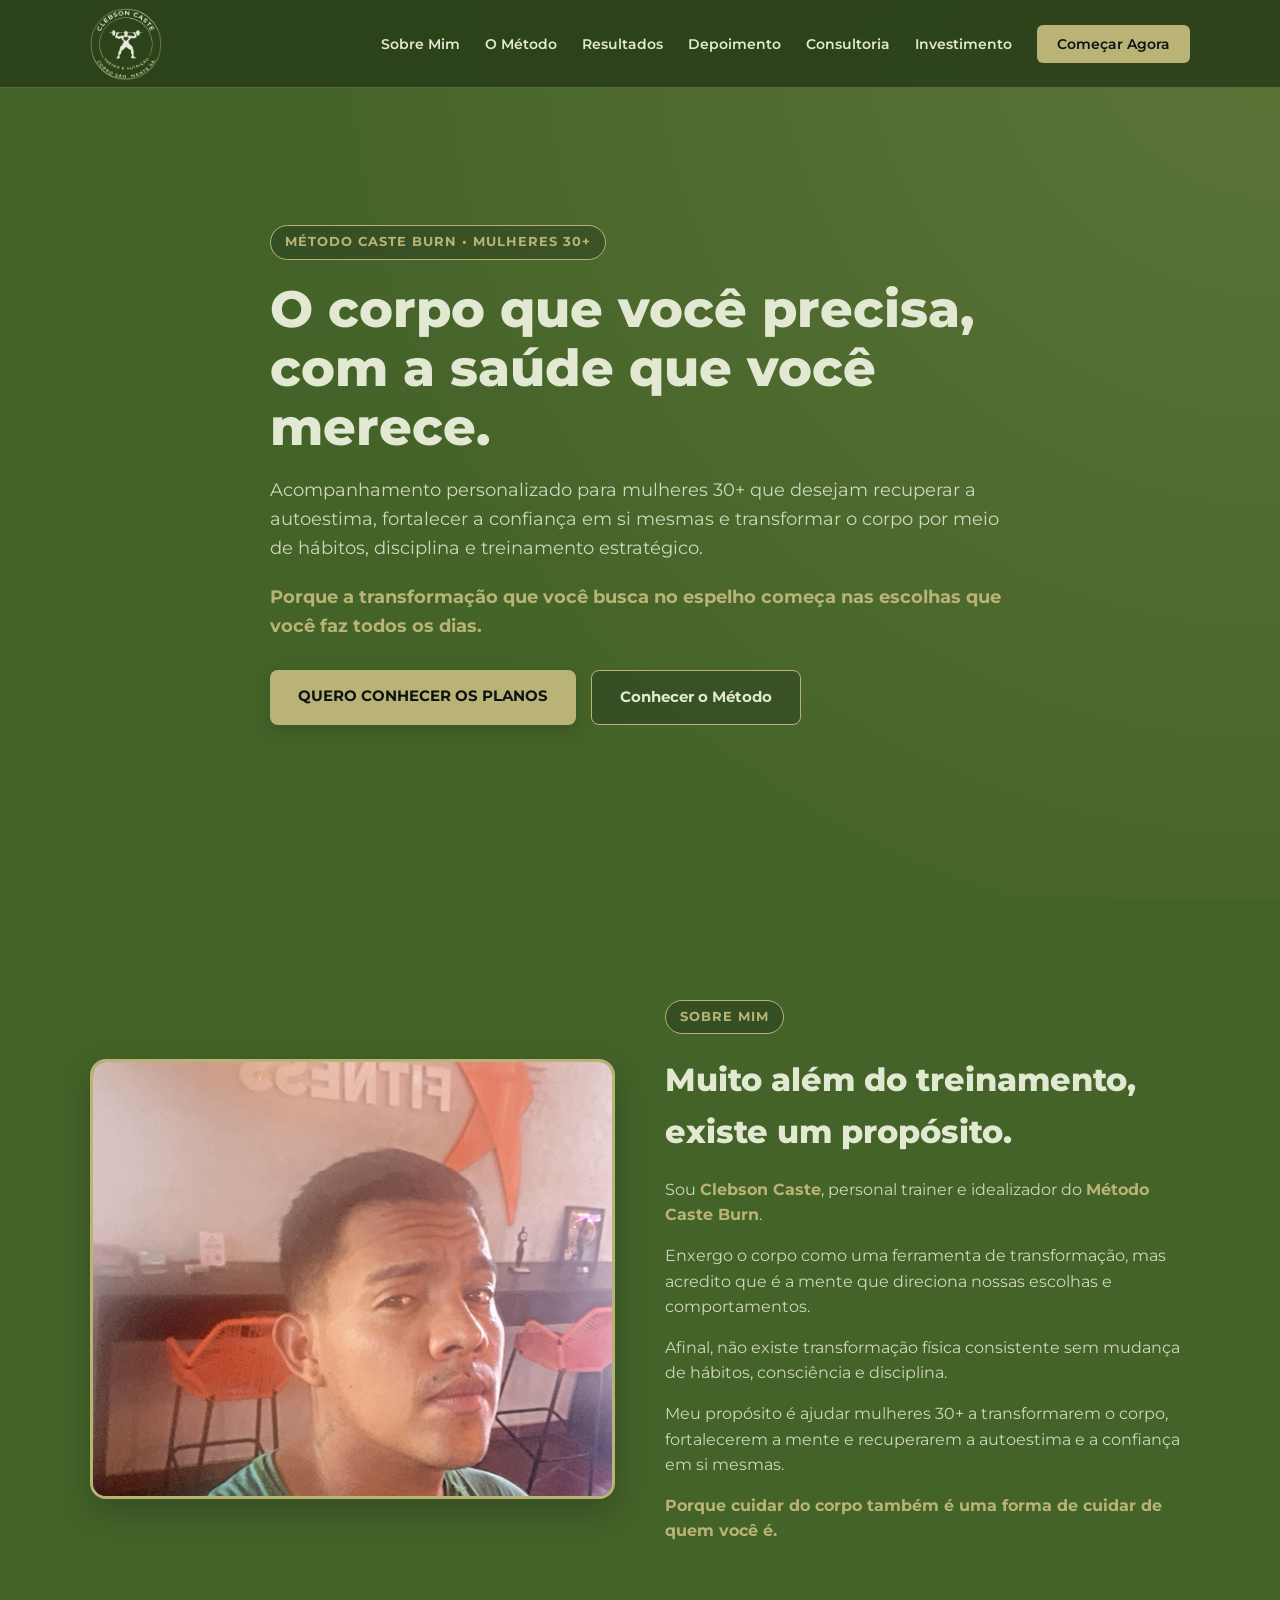
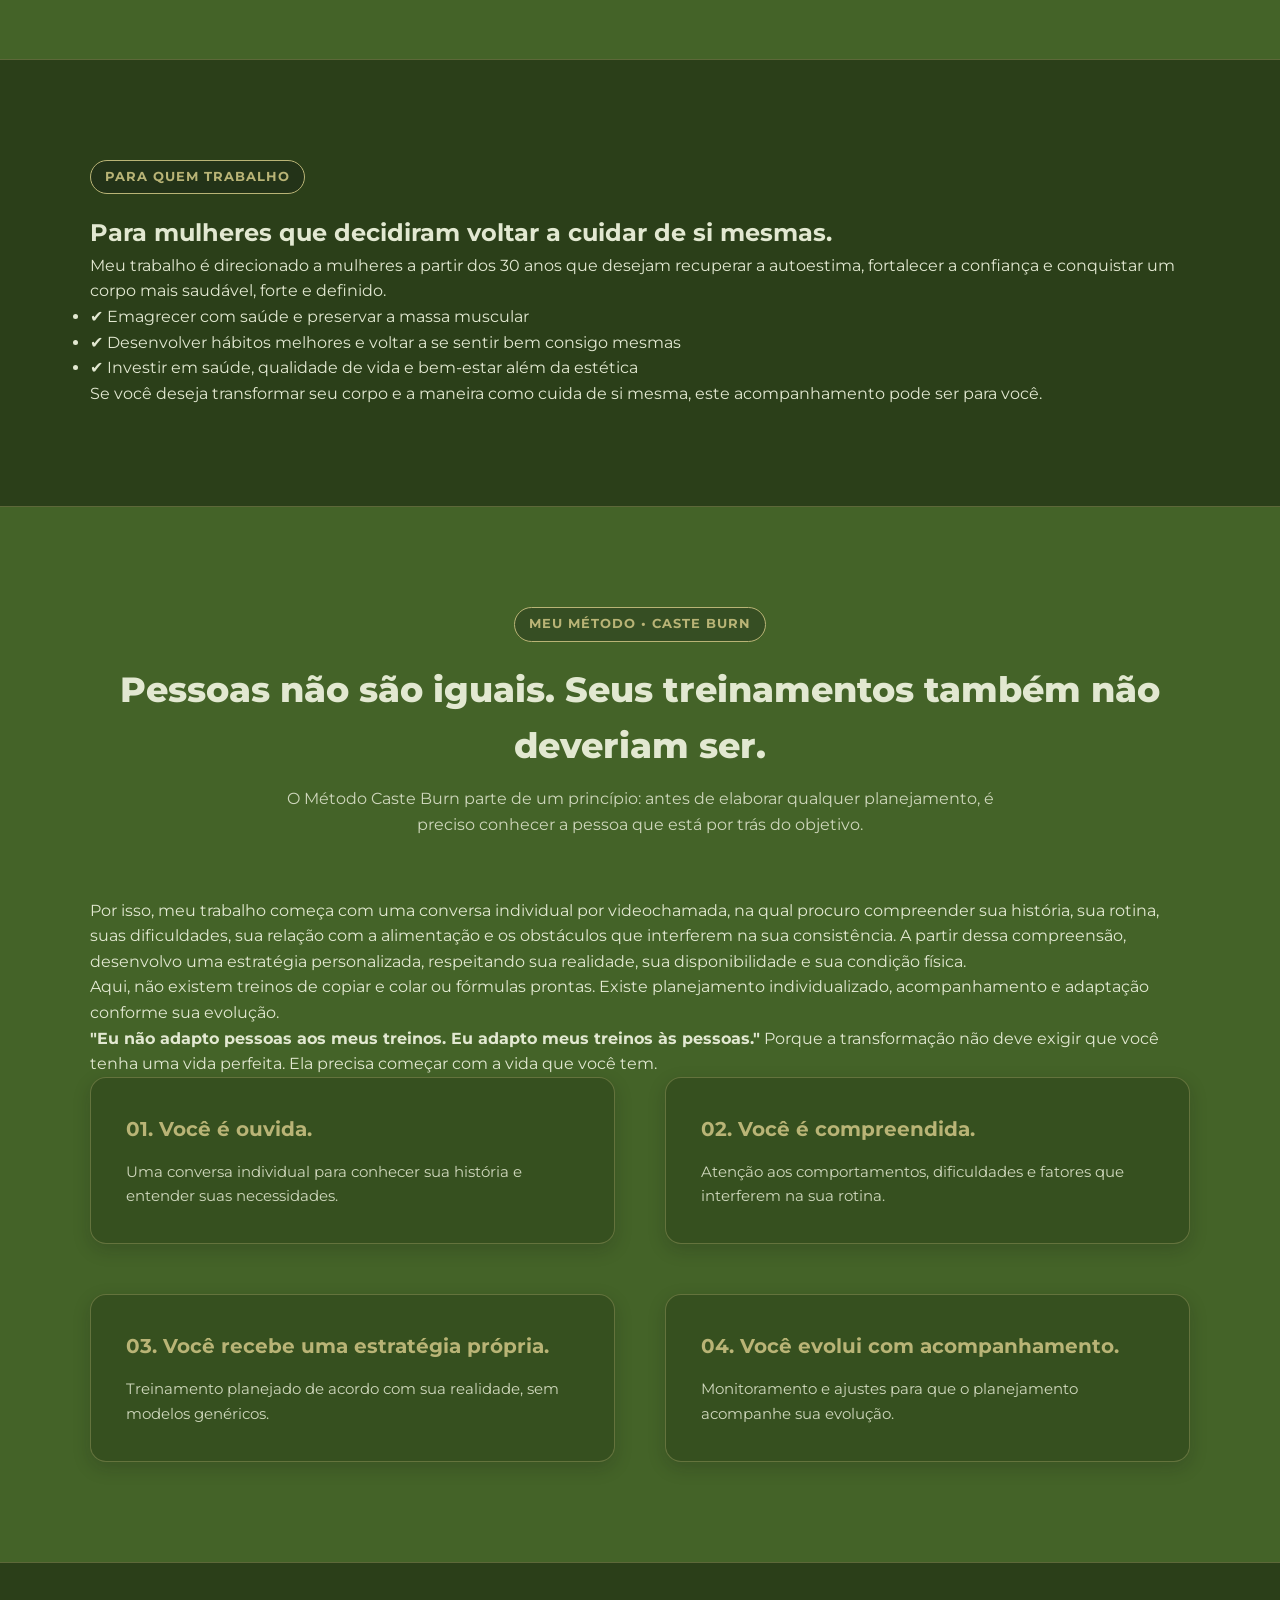
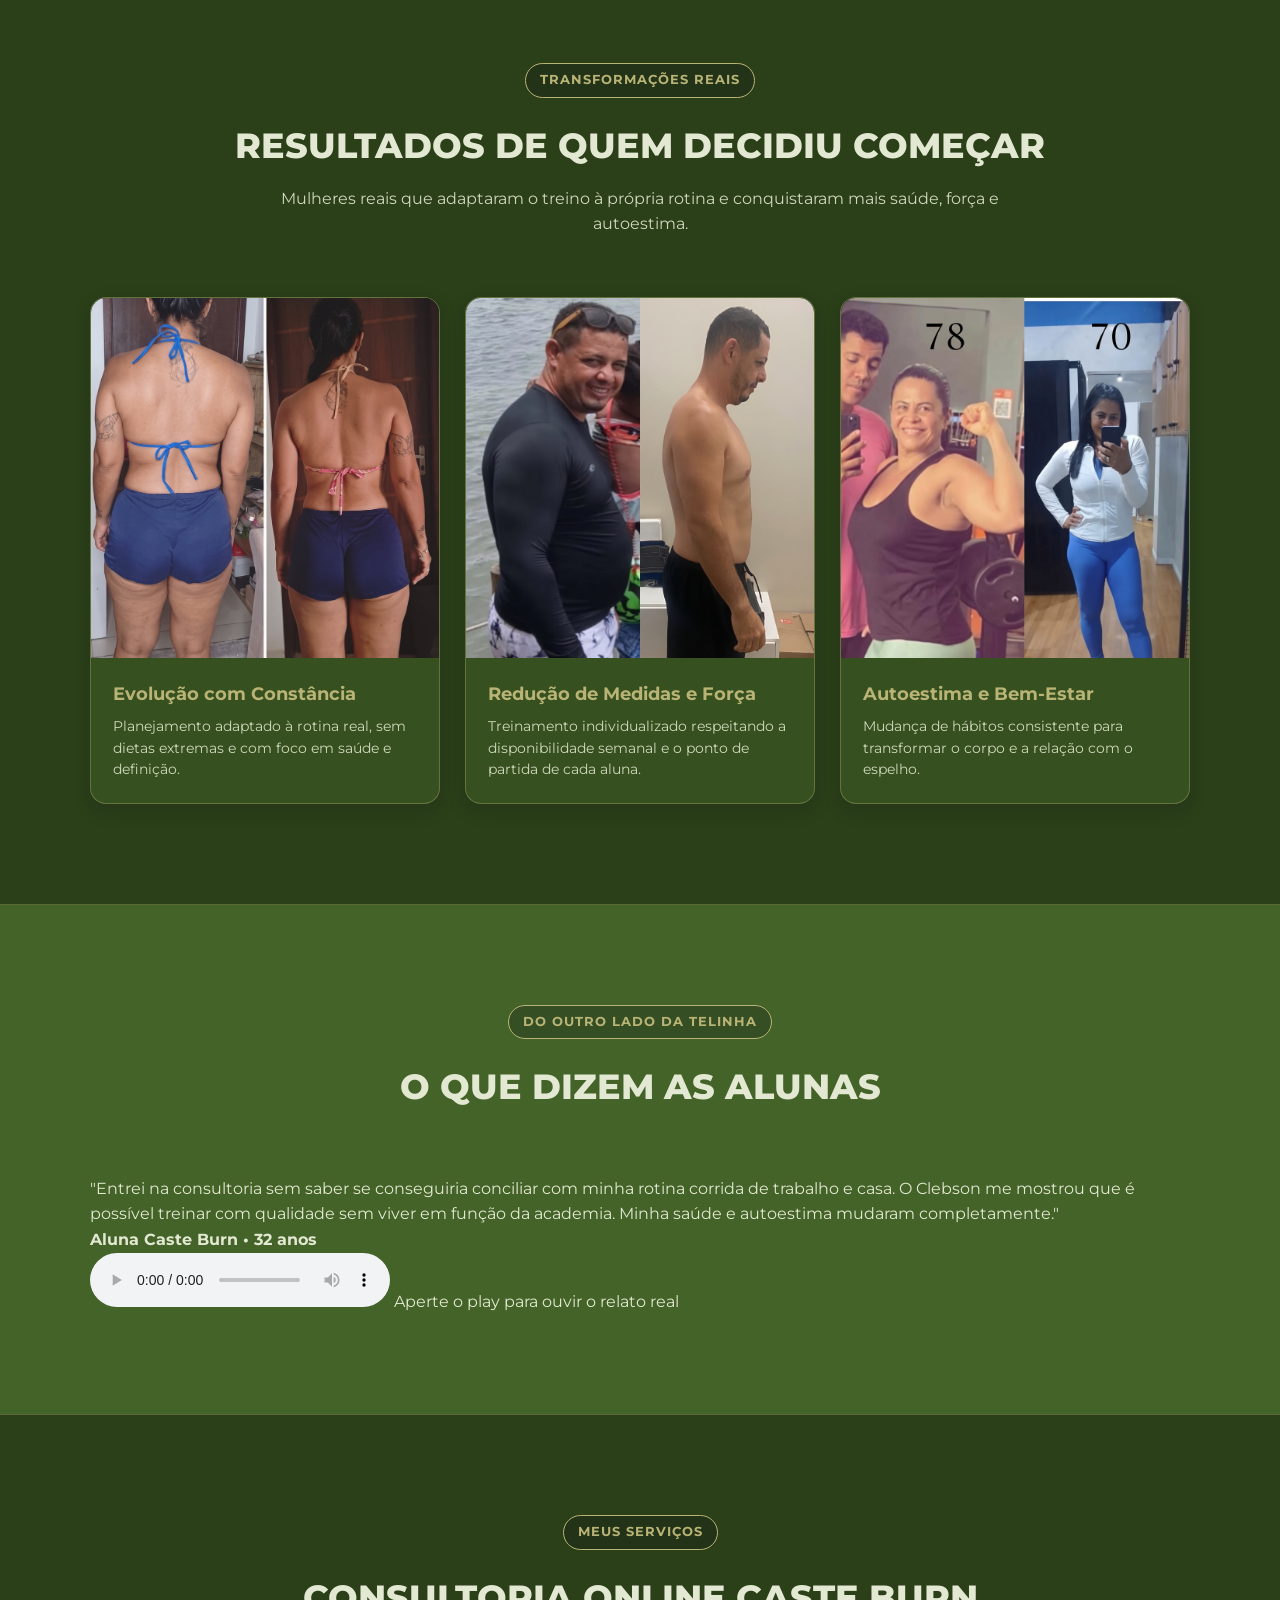
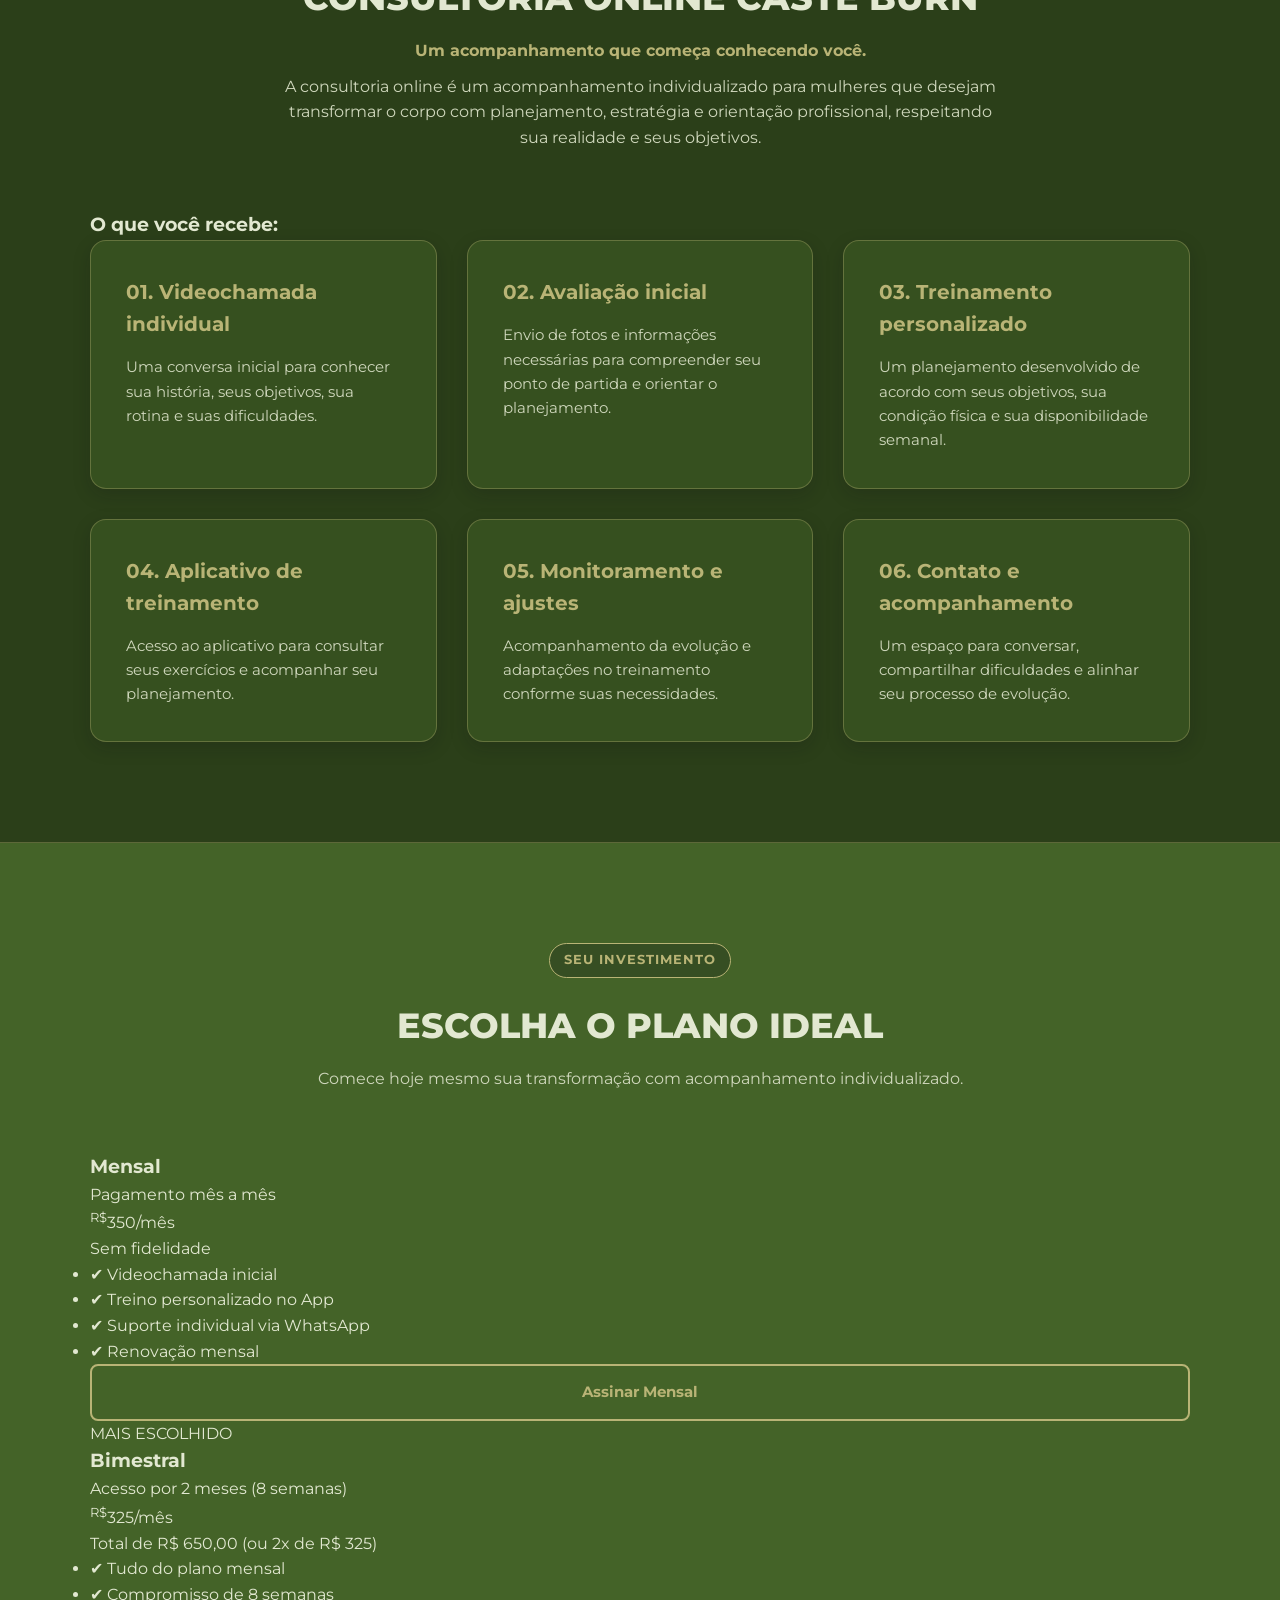
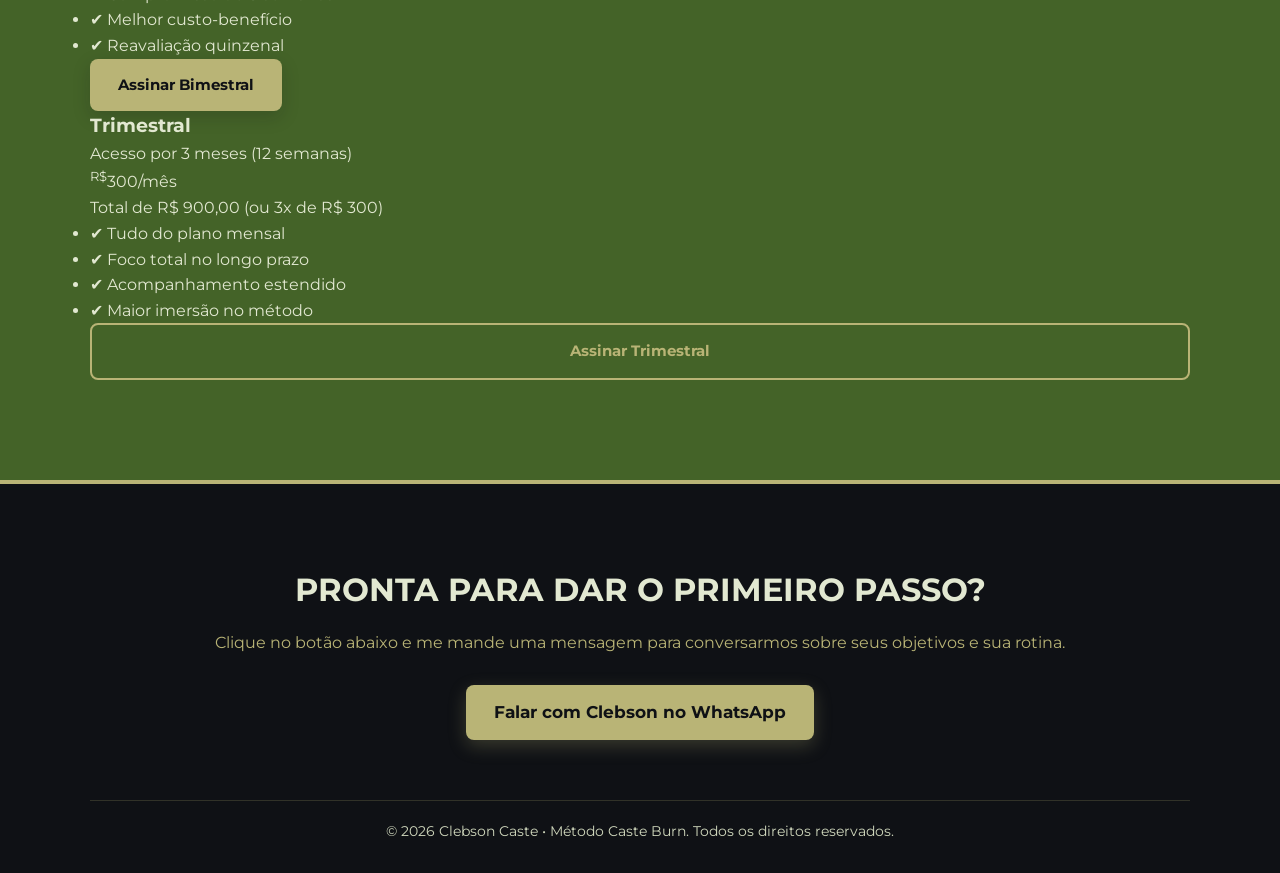
==== commit 65cf6ca0: "Update index.html" ====
--- a/index.html
+++ b/index.html
@@ -54,7 +54,7 @@
         <section id="sobre" class="section sobre">
             <div class="container grid-2">
                 <div class="sobre-img reveal">
-                    <img src="personal1.jpg" alt="Personal Trainer Clebson Caste" loading="lazy">
+                    <img src="personal1.jpeg" alt="Personal Trainer Clebson Caste" loading="lazy">
                 </div>
                 <div class="sobre-text reveal">
                     <span class="badge">SOBRE MIM</span>
